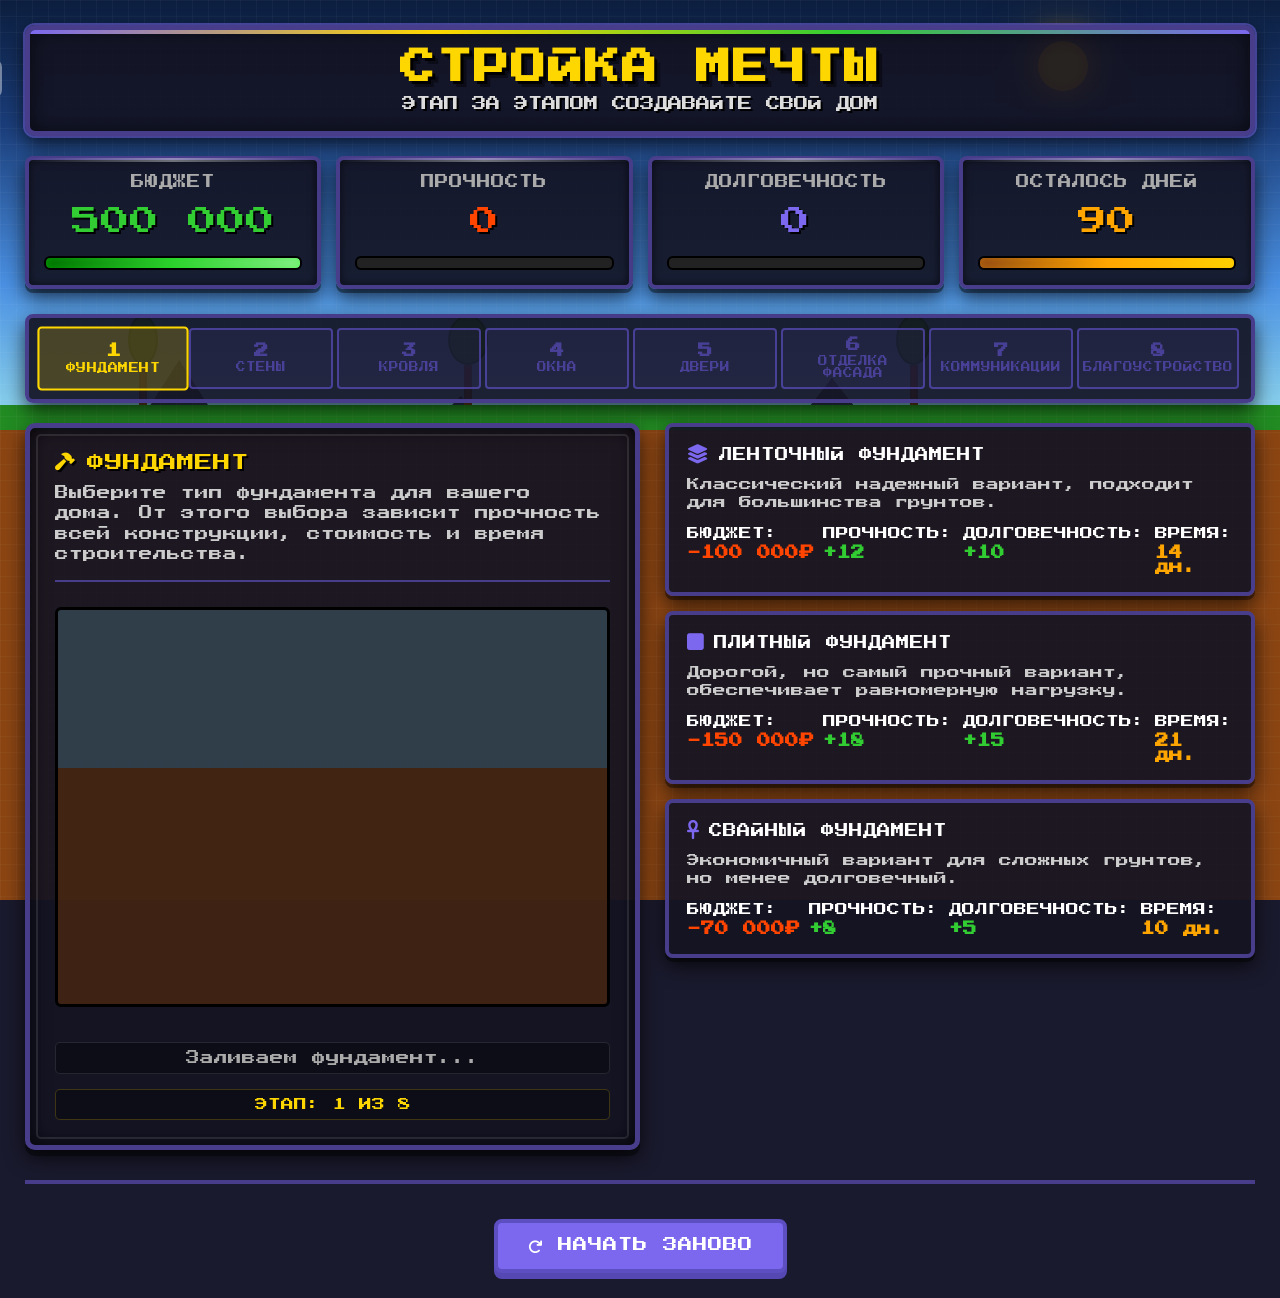
==== game.html @ 96638a07 "Intial commit." ====
<!DOCTYPE html>
<html lang="ru">
<head>
    <meta charset="UTF-8">
    <meta name="viewport" content="width=device-width, initial-scale=1.0">
    <title>Стройка мечты - Игра</title>
    <link rel="stylesheet" href="https://cdnjs.cloudflare.com/ajax/libs/font-awesome/6.4.0/css/all.min.css">
    <link href="https://fonts.googleapis.com/css2?family=Press+Start+2P&display=swap" rel="stylesheet">
    <link rel="stylesheet" href="style.css">
    <style>
        /* Стили для игровой страницы */
        .game-container {
            position: relative;
            max-width: 1600px;
            margin: 0 auto;
            padding: 25px;
            z-index: 10;
        }

        .game-hud {
            display: grid;
            grid-template-columns: repeat(4, 1fr);
            gap: 15px;
            margin-bottom: 25px;
            width: 100%;
        }

        .steps-tracker {
            display: flex;
            justify-content: space-between;
            margin: 20px 0;
            padding: 10px;
            background-color: var(--ui-bg);
            border: 4px solid var(--ui-border);
            border-radius: 8px;
            box-shadow: var(--shadow-heavy);
        }

        .game-main {
            display: grid;
            grid-template-columns: 1.2fr 0.8fr;
            gap: 25px;
            margin-bottom: 25px;
            width: 100%;
        }

        .construction-area {
            background-color: var(--ui-bg);
            border: 5px solid var(--ui-border);
            padding: 25px;
            position: relative;
            box-shadow:
                inset 0 0 20px rgba(0, 0, 0, 0.8),
                0 6px 0 rgba(0, 0, 0, 0.4),
                var(--shadow-heavy);
            border-radius: 10px;
            min-height: 520px;
            display: flex;
            flex-direction: column;
        }

        .choices-area {
            display: flex;
            flex-direction: column;
            gap: 15px;
            width: 100%;
        }

        .bonus-notification, .time-notification {
            margin-bottom: 20px;
            animation: pulse 1.5s infinite alternate;
            border-radius: 8px;
        }

        @keyframes pulse {
            0% { transform: scale(1); }
            100% { transform: scale(1.03); }
        }

        @media (max-width: 1200px) {
            .game-main {
                grid-template-columns: 1fr;
            }

            .game-hud {
                grid-template-columns: repeat(2, 1fr);
            }
        }

        @media (max-width: 768px) {
            .game-hud {
                grid-template-columns: 1fr;
            }

            .steps-tracker {
                flex-wrap: wrap;
            }
        }
    </style>
</head>
<body>
    <!-- Фон -->
    <div class="terraria-bg">
        <div class="sky-bg">
            <div class="sun"></div>
            <div class="pixel-cloud cloud-1"></div>
            <div class="pixel-cloud cloud-2"></div>
            <div class="pixel-cloud cloud-3"></div>
            <div class="pixel-cloud cloud-4"></div>
            <div class="bird bird-1"><i class="fas fa-dove"></i></div>
            <div class="bird bird-2"><i class="fas fa-dove"></i></div>
            <div class="bird bird-3"><i class="fas fa-dove"></i></div>
        </div>
        <div class="mountain-range">
            <div class="mountain mountain-1"></div>
            <div class="mountain mountain-2"></div>
            <div class="mountain mountain-3"></div>
            <div class="mountain mountain-4"></div>
        </div>
        <div class="bg-tree bg-tree-1">
            <div class="bg-tree-trunk"></div>
            <div class="bg-tree-crown"></div>
        </div>
        <div class="bg-tree bg-tree-2">
            <div class="bg-tree-trunk"></div>
            <div class="bg-tree-crown"></div>
        </div>
        <div class="bg-tree bg-tree-3">
            <div class="bg-tree-trunk"></div>
            <div class="bg-tree-crown"></div>
        </div>
        <div class="detailed-ground"></div>
        <div class="pixel-grid"></div>
    </div>

    <div class="game-container">
        <div id="game-screen">
            <header>
                <h1>СТРОЙКА МЕЧТЫ</h1>
                <p class="subtitle">ЭТАП ЗА ЭТАПОМ СОЗДАВАЙТЕ СВОЙ ДОМ</p>
            </header>

            <div id="bonus-container"></div>

            <div class="game-hud">
                <div class="hud-item money">
                    <div class="hud-label">БЮДЖЕТ</div>
                    <div class="hud-value" id="money-value">0</div>
                    <div class="hud-bar">
                        <div class="hud-bar-fill" id="money-bar"></div>
                    </div>
                </div>
                <div class="hud-item strength">
                    <div class="hud-label">ПРОЧНОСТЬ</div>
                    <div class="hud-value" id="strength-value">0</div>
                    <div class="hud-bar">
                        <div class="hud-bar-fill" id="strength-bar"></div>
                    </div>
                </div>
                <div class="hud-item durability">
                    <div class="hud-label">ДОЛГОВЕЧНОСТЬ</div>
                    <div class="hud-value" id="durability-value">0</div>
                    <div class="hud-bar">
                        <div class="hud-bar-fill" id="durability-bar"></div>
                    </div>
                </div>
                <div class="hud-item time">
                    <div class="hud-label">ОСТАЛОСЬ ДНЕЙ</div>
                    <div class="hud-value" id="time-value-hud">0</div>
                    <div class="hud-bar">
                        <div class="hud-bar-fill" id="time-bar"></div>
                    </div>
                </div>
            </div>

            <!-- Шкала этапов -->
            <div class="steps-tracker" id="steps-tracker"></div>

            <div class="game-main">
                <div class="construction-area">
                    <div class="step-info">
                        <div class="step-title" id="step-title">
                            <i class="fas fa-hammer"></i> ФУНДАМЕНТ
                        </div>
                        <div class="step-description" id="step-description">
                            Выберите тип фундамента для вашего дома. От этого выбора зависит прочность всей конструкции, стоимость и время строительства.
                        </div>
                    </div>

                    <div class="terraria-house">
                        <div class="house-bg"></div>
                        <!-- Части дома -->
                        <div class="pixel-block foundation part-hidden" id="foundation-part"></div>
                        <div class="pixel-block walls part-hidden" id="walls-part"></div>
                        <div class="pixel-block roof part-hidden" id="roof-part"></div>
                        <div class="pixel-block window window-left part-hidden" id="window-left-part"></div>
                        <div class="pixel-block window window-right part-hidden" id="window-right-part"></div>
                        <div class="pixel-block door part-hidden" id="door-part"></div>
                        <div class="pixel-block chimney part-hidden" id="chimney-part"></div>
                        <div class="pixel-block fence part-hidden" id="fence-part">
                            <div class="fence-post"></div>
                            <div class="fence-post"></div>
                            <div class="fence-post"></div>
                            <div class="fence-post"></div>
                            <div class="fence-post"></div>
                        </div>
                        <div class="pixel-block tree part-hidden" id="tree-part">
                            <div class="tree-trunk"></div>
                            <div class="tree-crown"></div>
                        </div>
                    </div>

                    <div class="construction-status" id="construction-status">
                        Начните строительство, выбрав вариант справа
                    </div>
                    <div class="step-counter">
                        ЭТАП: <span id="current-step">1</span> ИЗ <span id="total-steps">8</span>
                    </div>
                </div>

                <div class="choices-area" id="options-container"></div>
            </div>

            <div class="game-controls">
                <button class="game-button" id="restart-btn">
                    <i class="fas fa-redo"></i> НАЧАТЬ ЗАНОВО
                </button>
            </div>
        </div>
    </div>

    <!-- Модальное окно для фактов -->
    <div id="fact-modal-overlay" class="fact-modal-overlay" style="display: none;">
        <div class="fact-modal">
            <div class="fact-modal-header">
                <div class="fact-modal-title">
                    <i class="fas fa-lightbulb"></i>
                    <span id="fact-modal-title-text">ИНТЕРЕСНЫЙ ФАКТ</span>
                </div>
                <div class="fact-modal-subtitle">УЗНАЙТЕ ЧТО-ТО НОВОЕ О СТРОИТЕЛЬСТВЕ!</div>
            </div>
            <div class="fact-content">
                <div class="fact-text" id="fact-text">
                    Загрузка информации...
                </div>
            </div>
            <div class="fact-source" id="fact-source">
                Источник: строительная энциклопедия
            </div>
            <div class="fact-modal-actions">
                <button class="fact-close-btn" id="fact-close-btn">
                    <i class="fas fa-check-circle"></i> КРУТО! ПРОДОЛЖИТЬ
                </button>
            </div>
        </div>
    </div>

    <script>
        // Игровые данные
        const gameData = {
            currentStep: 0,
            totalSteps: 8,
            money: 0,
            strength: 0,
            durability: 0,
            time: 0,
            maxMoney: 0,
            maxTime: 0,
            builtParts: [],
            bonusChance: 0.3,
            stepSelections: new Array(8).fill(null),
            stepBonuses: new Array(8).fill({money: 0, time: 0}),
            // УПРОЩЕННЫЕ И ИНТЕРЕСНЫЕ ФАКТЫ для школьников и студентов
            stepFacts: [
                [ // Фундамент
                    "Ленточный фундамент похож на бетонную ленту, которая тянется под всеми стенами дома. Он как надежные сапоги, которые держат дом на любом грунте, кроме болотистого!",
                    "Плитный фундамент - это как огромная бетонная 'тарелка' под всем домом. Даже если грунт двигается, дом просто 'плавает' на этой плите, как корабль на волнах!",
                    "Свайный фундамент - это как дом на ножках! Сваи вкручивают глубоко в землю, чтобы дом стоял прочно даже на самом зыбком грунте, как шезлонг на пляже."
                ],
                [ // Стены
                    "Кирпичные стены строили еще в Древнем Риме! Современный кирпичный дом может простоять больше 100 лет, если за ним правильно ухаживать.",
                    "Газобетонные блоки на 80% состоят из воздуха! Они такие легкие, что могут плавать в воде, как пробка, и при этом отлично сохраняют тепло.",
                    "Деревянные дома 'дышат'! Дерево пропускает воздух через себя, создавая в доме особый микроклимат. А еще деревянные стены пахнут лесом - очень уютно!"
                ],
                [ // Кровля
                    "Металлочерепицу можно сделать в любом цвете! Она легкая и прочная, а во время дождя создает уютный звук падающих капель.",
                    "Гибкая черепица делается из стекловолокна и битума. Она такая гибкая, что ею можно покрывать даже купола и арки необычной формы!",
                    "Шифер делали еще в Древней Греции! Только тогда он был из камня, а сейчас - из цемента с волокнами. Его главный плюс - он недорогой и долговечный."
                ],
                [ // Окна
                    "Деревянные окна 'живые' - они могут немного расширяться и сужаться от влаги и температуры. Поэтому их делают с небольшими зазорами, чтобы они не заклинивали.",
                    "Пластиковые окна не надо красить каждый год! Они не боятся ни дождя, ни солнца, а между стеклами есть специальный газ, который не дает окнам запотевать.",
                    "Алюминиевые окна самые прочные и почти вечные! Они не ржавеют, их не надо красить, а открывать и закрывать их очень легко даже ребенку."
                ],
                [ // Двери
                    "Деревянные двери из массива дуба такие прочные, что в старину из такого же дерева делали корабли! Дуб со временем становится только прочнее.",
                    "Металлические двери могут иметь до 5 замков одновременно! Современные стальные двери с утеплителем не пропускают не только воров, но и холод.",
                    "Стеклянные двери делают из закаленного стекла, которое в 5 раз прочнее обычного. Если оно разобьется, то рассыплется на мелкие безопасные кубики."
                ],
                [ // Фасад
                    "Штукатурку 'короед' так назвали потому, что она после нанесения выглядит, как дерево, поеденное жучком-короедом! Это просто рисунок, созданный камешками в составе.",
                    "Облицовочный кирпич бывает всех цветов радуги! Его делают с добавлением разных минералов, чтобы получить красный, желтый, коричневый и даже белый кирпич.",
                    "Вентилируемый фасад - это как дышащая куртка для дома! Между стеной и облицовкой есть зазор, где циркулирует воздух, не давая стенам отсыревать."
                ],
                [ // Коммуникации
                    "Современные трубы для водопровода гнутся как шланг! Их можно прокладывать без лишних соединений, и если вода в них замерзнет, они не лопнут, а просто расширятся.",
                    "Электропроводку в домах раньше делали из алюминия, а сейчас - из меди. Медь лучше проводит ток, и розетки с ней греются меньше.",
                    "Канализационные трубы сейчас делают из пластика, который не ржавеет. А чтобы не было неприятных запахов, в канализации всегда есть водяные 'пробки' в сифонах."
                ],
                [ // Благоустройство
                    "Газон нужно не только поливать, но и 'стричь'! Регулярная стрижка делает траву гуще, и газон становится похожим на зеленый ковер.",
                    "Деревья вокруг дома - это природные кондиционеры! Одно взрослое дерево за день испаряет столько воды, что охлаждает воздух вокруг себя, как несколько кондиционеров.",
                    "Забор не только ограждает участок, но и защищает от ветра. Правильно расположенный забор может создать уютный уголок даже в самом ветреном месте!"
                ]
            ],
            gameSteps: [
                {
                    title: "ФУНДАМЕНТ",
                    description: "Выберите тип фундамента для вашего дома. От этого выбора зависит прочность всей конструкции, стоимость и время строительства.",
                    housePart: "foundation",
                    statusText: "Заливаем фундамент...",
                    icon: "fas fa-hammer",
                    options: [
                        {
                            title: "ЛЕНТОЧНЫЙ ФУНДАМЕНТ",
                            description: "Классический надежный вариант, подходит для большинства грунтов.",
                            icon: "fas fa-layer-group",
                            money: -100000,
                            strength: 12,
                            durability: 10,
                            time: 14,
                            bonusChance: 0.1
                        },
                        {
                            title: "ПЛИТНЫЙ ФУНДАМЕНТ",
                            description: "Дорогой, но самый прочный вариант, обеспечивает равномерную нагрузку.",
                            icon: "fas fa-square",
                            money: -150000,
                            strength: 18,
                            durability: 15,
                            time: 21,
                            bonusChance: 0.05
                        },
                        {
                            title: "СВАЙНЫЙ ФУНДАМЕНТ",
                            description: "Экономичный вариант для сложных грунтов, но менее долговечный.",
                            icon: "fas fa-ankh",
                            money: -70000,
                            strength: 8,
                            durability: 5,
                            time: 10,
                            bonusChance: 0.15
                        }
                    ]
                },
                {
                    title: "СТЕНЫ",
                    description: "Из какого материала будут стены вашего дома? Это важное решение, влияющее на теплоизоляцию, стоимость и сроки строительства.",
                    housePart: "walls",
                    statusText: "Возводим стены...",
                    icon: "fas fa-wall",
                    options: [
                        {
                            title: "КИРПИЧНЫЕ СТЕНЫ",
                            description: "Долговечные и прочные, но дорогие и требуют времени на возведение.",
                            icon: "fas fa-cube",
                            money: -180000,
                            strength: 20,
                            durability: 22,
                            time: 28,
                            bonusChance: 0.08
                        },
                        {
                            title: "ГАЗОБЕТОННЫЕ БЛОКИ",
                            description: "Хорошая теплоизоляция и скорость строительства, средняя цена.",
                            icon: "fas fa-th-large",
                            money: -120000,
                            strength: 15,
                            durability: 16,
                            time: 18,
                            bonusChance: 0.1
                        },
                        {
                            title: "ДЕРЕВЯННЫЙ БРУС",
                            description: "Экологично и быстро, но требует ухода и менее долговечно.",
                            icon: "fas fa-tree",
                            money: -90000,
                            strength: 10,
                            durability: 8,
                            time: 12,
                            bonusChance: 0.12
                        }
                    ]
                },
                {
                    title: "КРОВЛЯ",
                    description: "Выбор кровли влияет на защиту дома от осадков, общий вид и сроки монтажа.",
                    housePart: "roof",
                    statusText: "Устанавливаем крышу...",
                    icon: "fas fa-home",
                    options: [
                        {
                            title: "МЕТАЛЛОЧЕРЕПИЦА",
                            description: "Прочная, долговечная и относительно недорогая, быстрый монтаж.",
                            icon: "fas fa-hard-hat",
                            money: -90000,
                            strength: 15,
                            durability: 18,
                            time: 10,
                            bonusChance: 0.1
                        },
                        {
                            title: "ГИБКАЯ ЧЕРЕПИЦА",
                            description: "Отличная гидроизоляция, эстетичный вид, но требует больше времени на укладку.",
                            icon: "fas fa-palette",
                            money: -120000,
                            strength: 12,
                            durability: 22,
                            time: 15,
                            bonusChance: 0.07
                        },
                        {
                            title: "ШИФЕР",
                            description: "Самый бюджетный вариант, быстрый монтаж, но тяжелый и хрупкий.",
                            icon: "fas fa-sliders-h",
                            money: -50000,
                            strength: 8,
                            durability: 6,
                            time: 7,
                            bonusChance: 0.15
                        }
                    ]
                },
                {
                    title: "ОКНА",
                    description: "Окна важны для теплоизоляции, естественного освещения, внешнего вида дома и сроков установки.",
                    housePart: "window",
                    statusText: "Устанавливаем окна...",
                    icon: "fas fa-window-maximize",
                    options: [
                        {
                            title: "ДЕРЕВЯННЫЕ ОКНА",
                            description: "Экологичные, классический вид, но требуют больше времени на изготовление и установку.",
                            icon: "fas fa-door-open",
                            money: -80000,
                            strength: 8,
                            durability: 10,
                            time: 12,
                            bonusChance: 0.1
                        },
                        {
                            title: "ПЛАСТИКОВЫЕ ОКНА",
                            description: "Хорошая теплоизоляция, не требуют ухода, быстрая установка.",
                            icon: "fas fa-square",
                            money: -60000,
                            strength: 10,
                            durability: 15,
                            time: 8,
                            bonusChance: 0.12
                        },
                        {
                            title: "АЛЮМИНИЕВЫЕ ОКНА",
                            description: "Современный вид, прочные, но требуют времени на точную установку.",
                            icon: "fas fa-border-style",
                            money: -100000,
                            strength: 12,
                            durability: 18,
                            time: 14,
                            bonusChance: 0.08
                        }
                    ]
                },
                {
                    title: "ДВЕРИ",
                    description: "Главный вход в ваш дом должен быть надежным, эстетичным и устанавливаться в срок.",
                    housePart: "door",
                    statusText: "Устанавливаем входную дверь...",
                    icon: "fas fa-door-closed",
                    options: [
                        {
                            title: "ДЕРЕВЯННАЯ ДВЕРЬ",
                            description: "Традиционный вариант, хорошо сохраняет тепло, требует времени на подгонку.",
                            icon: "fas fa-door-closed",
                            money: -50000,
                            strength: 10,
                            durability: 10,
                            time: 5,
                            bonusChance: 0.1
                        },
                        {
                            title: "МЕТАЛЛИЧЕСКАЯ ДВЕРЬ",
                            description: "Повышенная безопасность, прочность, быстрая установка.",
                            icon: "fas fa-shield-alt",
                            money: -90000,
                            strength: 18,
                            durability: 15,
                            time: 3,
                            bonusChance: 0.07
                        },
                        {
                            title: "СТЕКЛЯННАЯ ДВЕРЬ",
                            description: "Современный вид, много света, требует аккуратной установки.",
                            icon: "fas fa-glass-whiskey",
                            money: -70000,
                            strength: 6,
                            durability: 12,
                            time: 6,
                            bonusChance: 0.1
                        }
                    ]
                },
                {
                    title: "ОТДЕЛКА ФАСАДА",
                    description: "Внешний вид дома и его защита от воздействия окружающей среды. Влияет на сроки завершения работ.",
                    housePart: "facade",
                    statusText: "Отделываем фасад...",
                    icon: "fas fa-paint-roller",
                    options: [
                        {
                            title: "ШТУКАТУРКА",
                            description: "Классический вариант, многообразие цветов и фактур, требует времени на просушку.",
                            icon: "fas fa-paint-roller",
                            money: -60000,
                            strength: 6,
                            durability: 10,
                            time: 14,
                            bonusChance: 0.1
                        },
                        {
                            title: "ОБЛИЦОВОЧНЫЙ КИРПИЧ",
                            description: "Долговечно и престижно, но значительно дольше по времени укладки.",
                            icon: "fas fa-gem",
                            money: -120000,
                            strength: 15,
                            durability: 20,
                            time: 25,
                            bonusChance: 0.05
                        },
                        {
                            title: "ВЕНТИЛИРУЕМЫЙ ФАСАД",
                            description: "Современное решение с хорошей теплоизоляцией, относительно быстрый монтаж.",
                            icon: "fas fa-wind",
                            money: -90000,
                            strength: 10,
                            durability: 18,
                            time: 12,
                            bonusChance: 0.08
                        }
                    ]
                },
                {
                    title: "КОММУНИКАЦИИ",
                    description: "Прокладка коммуникаций (электричество, водопровод, канализация) - важный этап, влияющий на комфорт и сроки сдачи дома.",
                    housePart: "",
                    statusText: "Прокладываем коммуникации...",
                    icon: "fas fa-wrench",
                    options: [
                        {
                            title: "СТАНДАРТНЫЕ КОММУНИКАЦИИ",
                            description: "Надежная разводка по стандартам, проверенные материалы, средние сроки.",
                            icon: "fas fa-bolt",
                            money: -80000,
                            strength: 12,
                            durability: 15,
                            time: 18,
                            bonusChance: 0.1
                        },
                        {
                            title: "СОВРЕМЕННЫЕ КОММУНИКАЦИИ",
                            description: "Интеллектуальные системы, энергоэффективные решения, требует больше времени на монтаж.",
                            icon: "fas fa-tint",
                            money: -120000,
                            strength: 15,
                            durability: 20,
                            time: 22,
                            bonusChance: 0.07
                        },
                        {
                            title: "ЭКОНОМНЫЕ КОММУНИКАЦИИ",
                            description: "Базовые решения, минимальные требования, быстрый монтаж.",
                            icon: "fas fa-plug",
                            money: -50000,
                            strength: 8,
                            durability: 10,
                            time: 12,
                            bonusChance: 0.15
                        }
                    ]
                },
                {
                    title: "БЛАГОУСТРОЙСТВО",
                    description: "Завершающий этап - создание уюта вокруг вашего дома. Время зависит от сложности работ.",
                    housePart: "fence",
                    statusText: "Устанавливаем забор и высаживаем деревья...",
                    icon: "fas fa-tree",
                    options: [
                        {
                            title: "МИНИМАЛЬНОЕ БЛАГОУСТРОЙСТВО",
                            description: "Газон, дорожки к входу, базовое озеленение. Быстро и недорого.",
                            icon: "fas fa-seedling",
                            money: -50000,
                            strength: 4,
                            durability: 8,
                            time: 7,
                            bonusChance: 0.12
                        },
                        {
                            title: "СТАНДАРТНЫЙ ДВОР",
                            description: "Зона отдыха, цветники, ограждение. Средние сроки и стоимость.",
                            icon: "fas fa-tree",
                            money: -100000,
                            strength: 8,
                            durability: 12,
                            time: 14,
                            bonusChance: 0.08
                        },
                        {
                            title: "ЛАНДШАФТНЫЙ ДИЗАЙН",
                            description: "Профессиональное планирование, сложные элементы. Дорого и требует времени.",
                            icon: "fas fa-spa",
                            money: -180000,
                            strength: 12,
                            durability: 16,
                            time: 21,
                            bonusChance: 0.05
                        }
                    ]
                }
            ]
        };

        // DOM элементы
        const restartBtn = document.getElementById('restart-btn');
        const moneyValue = document.getElementById('money-value');
        const strengthValue = document.getElementById('strength-value');
        const durabilityValue = document.getElementById('durability-value');
        const timeValueHud = document.getElementById('time-value-hud');
        const moneyBar = document.getElementById('money-bar');
        const strengthBar = document.getElementById('strength-bar');
        const durabilityBar = document.getElementById('durability-bar');
        const timeBar = document.getElementById('time-bar');
        const stepTitle = document.getElementById('step-title');
        const stepDescription = document.getElementById('step-description');
        const optionsContainer = document.getElementById('options-container');
        const currentStepEl = document.getElementById('current-step');
        const totalStepsEl = document.getElementById('total-steps');
        const constructionStatus = document.getElementById('construction-status');
        const bonusContainer = document.getElementById('bonus-container');
        const stepsTracker = document.getElementById('steps-tracker');

        // Элементы модального окна фактов
        const factModalOverlay = document.getElementById('fact-modal-overlay');
        const factModalTitleText = document.getElementById('fact-modal-title-text');
        const factText = document.getElementById('fact-text');
        const factSource = document.getElementById('fact-source');
        const factCloseBtn = document.getElementById('fact-close-btn');

        // Форматирование чисел с разделителями
        function formatNumber(num) {
            return new Intl.NumberFormat('ru-RU').format(num);
        }

        // Показать модальное окно с фактом
        function showFactModal(fact, optionTitle) {
            factModalTitleText.textContent = optionTitle;
            factText.textContent = fact;

            // Источники в зависимости от темы
            const sources = [
                "Факт из мира строительства",
                "Интересно знать!",
                "Знаете ли вы?",
                "Строительная хитрость",
                "Это полезно запомнить!"
            ];
            factSource.textContent = sources[Math.floor(Math.random() * sources.length)];

            factModalOverlay.style.display = 'flex';

            // Блокируем прокрутку фона
            document.body.style.overflow = 'hidden';
        }

        // Скрыть модальное окно с фактом
        function hideFactModal() {
            factModalOverlay.style.display = 'none';
            document.body.style.overflow = 'auto';
        }

        // Генерация случайного бонуса
        function generateBonus() {
            const bonusTypes = [
                { min: 10000, max: 30000, text: "Нашли выгодную скидку на материалы!" },
                { min: 15000, max: 40000, text: "Получили возврат налогов!" },
                { min: 20000, max: 50000, text: "Выиграли в лотерею строительных материалов!" },
                { min: 25000, max: 60000, text: "Наследство от дальнего родственника!" }
            ];

            const bonusType = bonusTypes[Math.floor(Math.random() * bonusTypes.length)];
            const amount = Math.floor(Math.random() * (bonusType.max - bonusType.min + 1)) + bonusType.min;

            return {
                amount: amount,
                text: bonusType.text
            };
        }

        // Генерация случайного бонуса времени
        function generateTimeBonus() {
            const timeBonusTypes = [
                { min: 2, max: 5, text: "Хорошая погода ускорила работы!" },
                { min: 3, max: 7, text: "Рабочие работали сверхурочно!" },
                { min: 1, max: 4, text: "Материалы доставили раньше срока!" },
                { min: 2, max: 6, text: "Новые технологии ускорили процесс!" }
            ];

            const bonusType = timeBonusTypes[Math.floor(Math.random() * timeBonusTypes.length)];
            const amount = Math.floor(Math.random() * (bonusType.max - bonusType.min + 1)) + bonusType.min;

            return {
                amount: amount,
                text: bonusType.text
            };
        }

        // Показать уведомление о бонусе
        function showBonusNotification(amount, text) {
            bonusContainer.innerHTML = `
                <div class="bonus-notification" style="background-color: rgba(50, 205, 50, 0.95); border: 3px solid #228B22; padding: 15px; text-align: center; font-size: 0.9rem; color: #fff; box-shadow: 0 0 20px rgba(50, 205, 50, 0.7);">
                    <i class="fas fa-gift"></i>
                    ${text} +${formatNumber(amount)}₽ к бюджету!
                </div>
            `;

            setTimeout(() => {
                bonusContainer.innerHTML = '';
            }, 3000);
        }

        // Показать уведомление о бонусе времени
        function showTimeBonusNotification(amount, text) {
            bonusContainer.innerHTML = `
                <div class="time-notification" style="background-color: rgba(255, 165, 0, 0.95); border: 3px solid #8B4513; padding: 15px; text-align: center; font-size: 0.9rem; color: #fff; box-shadow: 0 0 20px rgba(255, 165, 0, 0.7);">
                    <i class="fas fa-bolt"></i>
                    ${text} +${amount} дней к сроку!
                </div>
            `;

            setTimeout(() => {
                bonusContainer.innerHTML = '';
            }, 3000);
        }

        // Обновление статистики
        function updateStats() {
            moneyValue.textContent = formatNumber(gameData.money);
            strengthValue.textContent = gameData.strength;
            durabilityValue.textContent = gameData.durability;
            timeValueHud.textContent = gameData.time;

            const moneyPercent = Math.min(100, (gameData.money / gameData.maxMoney) * 100);
            const strengthPercent = Math.min(100, gameData.strength);
            const durabilityPercent = Math.min(100, gameData.durability);
            const timePercent = Math.min(100, (gameData.time / gameData.maxTime) * 100);

            moneyBar.style.width = `${moneyPercent}%`;
            strengthBar.style.width = `${strengthPercent}%`;
            durabilityBar.style.width = `${durabilityPercent}%`;
            timeBar.style.width = `${timePercent}%`;

            currentStepEl.textContent = gameData.currentStep + 1;
            totalStepsEl.textContent = gameData.totalSteps;
        }

        // Пересчет статистики на основе выбранных опций
        function recalculateStats() {
            gameData.money = gameData.maxMoney;
            gameData.strength = 0;
            gameData.durability = 0;
            gameData.time = gameData.maxTime;
            gameData.builtParts = [];

            for (let i = 0; i < gameData.totalSteps; i++) {
                if (gameData.stepSelections[i] !== null) {
                    const step = gameData.gameSteps[i];
                    const selectedOption = step.options[gameData.stepSelections[i]];

                    gameData.money += selectedOption.money;
                    gameData.strength += selectedOption.strength;
                    gameData.durability += selectedOption.durability;
                    gameData.time -= selectedOption.time;

                    const bonuses = gameData.stepBonuses[i];
                    if (bonuses) {
                        gameData.money += bonuses.money;
                        gameData.time += bonuses.time;
                    }

                    if (step.housePart && step.housePart !== "" && !gameData.builtParts.includes(step.housePart)) {
                        gameData.builtParts.push(step.housePart);
                    }
                }
            }

            gameData.strength = Math.max(0, Math.min(100, gameData.strength));
            gameData.durability = Math.max(0, Math.min(100, gameData.durability));

            updateStats();
            updateHouseVisualization();
            updateStepsTracker();
        }

        // Обновление шкалы этапов
        function updateStepsTracker() {
            stepsTracker.innerHTML = '';

            gameData.gameSteps.forEach((step, index) => {
                const stepItem = document.createElement('div');
                stepItem.className = 'step-tracker-item';
                stepItem.dataset.step = index;

                if (index === gameData.currentStep) {
                    stepItem.classList.add('current');
                } else if (gameData.stepSelections[index] !== null) {
                    stepItem.classList.add('completed');
                } else if (index < gameData.currentStep) {
                    stepItem.classList.add('incomplete');
                } else {
                    stepItem.classList.add('future');
                }

                stepItem.innerHTML = `
                    <div class="step-number">${index + 1}</div>
                    <div class="step-name">${step.title}</div>
                `;

                if (index <= gameData.currentStep) {
                    stepItem.style.cursor = 'pointer';
                    stepItem.addEventListener('click', () => goToStep(index));
                }

                stepsTracker.appendChild(stepItem);
            });
        }

        // Переход к определенному этапу
        function goToStep(stepIndex) {
            if (stepIndex >= 0 && stepIndex < gameData.totalSteps && stepIndex <= gameData.currentStep) {
                gameData.currentStep = stepIndex;
                loadStep();
            }
        }

        // Начало игры
        function startGame() {
            gameData.money = parseInt(localStorage.getItem('budget')) || 500000;
            gameData.maxMoney = gameData.money;
            gameData.time = parseInt(localStorage.getItem('time')) || 90;
            gameData.maxTime = gameData.time;
            gameData.strength = 0;
            gameData.durability = 0;
            gameData.currentStep = 0;
            gameData.builtParts = [];
            gameData.stepSelections = new Array(8).fill(null);
            gameData.stepBonuses = new Array(8).fill({money: 0, time: 0});

            bonusContainer.innerHTML = '';

            const houseParts = document.querySelectorAll('.pixel-block');
            houseParts.forEach(part => {
                part.classList.add('part-hidden');
                part.classList.remove('part-visible');
            });

            updateStats();
            loadStep();
            updateStepsTracker();
        }

        // Загрузка текущего шага
        function loadStep() {
            const step = gameData.gameSteps[gameData.currentStep];

            stepTitle.innerHTML = `<i class="${step.icon}"></i> ${step.title}`;
            stepDescription.textContent = step.description;

            if (gameData.stepSelections[gameData.currentStep] !== null) {
                constructionStatus.textContent = `${step.statusText} (уже построено)`;
            } else {
                constructionStatus.textContent = step.statusText;
            }

            updateHouseVisualization();
            optionsContainer.innerHTML = '';

            step.options.forEach((option, index) => {
                const optionElement = document.createElement('div');
                optionElement.className = 'choice-option';
                optionElement.dataset.index = index;

                if (gameData.stepSelections[gameData.currentStep] === index) {
                    optionElement.classList.add('selected');
                }

                const moneyClass = option.money >= 0 ? 'positive' : 'negative';
                const strengthClass = option.strength >= 0 ? 'positive' : (option.strength === 0 ? 'neutral' : 'negative');
                const durabilityClass = option.durability >= 0 ? 'positive' : (option.durability === 0 ? 'neutral' : 'negative');
                const timeClass = option.time <= 7 ? 'positive' : (option.time <= 14 ? 'neutral' : 'negative');

                optionElement.innerHTML = `
                    <div class="choice-title">
                        <i class="choice-icon ${option.icon}"></i>
                        ${option.title}
                    </div>
                    <div class="choice-description">${option.description}</div>
                    <div class="choice-stats">
                        <div>БЮДЖЕТ: <span class="stat-change ${moneyClass}">${option.money >= 0 ? '+' : ''}${formatNumber(option.money)}₽</span></div>
                        <div>ПРОЧНОСТЬ: <span class="stat-change ${strengthClass}">${option.strength >= 0 ? '+' : ''}${option.strength}</span></div>
                        <div>ДОЛГОВЕЧНОСТЬ: <span class="stat-change ${durabilityClass}">${option.durability >= 0 ? '+' : ''}${option.durability}</span></div>
                        <div>ВРЕМЯ: <span class="stat-change time-change">${option.time} дн.</span></div>
                    </div>
                `;

                optionElement.addEventListener('click', () => selectOption(index));
                optionsContainer.appendChild(optionElement);
            });
        }

        // Обновление визуализации дома
        function updateHouseVisualization() {
            const houseParts = document.querySelectorAll('.pixel-block');
            houseParts.forEach(part => {
                part.classList.add('part-hidden');
                part.classList.remove('part-visible');
            });

            gameData.builtParts.forEach(part => {
                const element = document.getElementById(part + '-part');
                if (element) {
                    element.classList.remove('part-hidden');
                    setTimeout(() => {
                        element.classList.add('part-visible');
                    }, 10);
                }
            });
        }

        // Анимация строительства
        function playConstructionAnimation(partId) {
            const partElement = document.getElementById(partId);
            if (!partElement) return;

            partElement.classList.remove('part-hidden');
            setTimeout(() => {
                partElement.classList.add('part-visible');
            }, 10);
        }

        // Обработка выбора опции
        function selectOption(optionIndex) {
            const step = gameData.gameSteps[gameData.currentStep];
            const selectedOption = step.options[optionIndex];

            gameData.stepSelections[gameData.currentStep] = optionIndex;

            const optionElements = document.querySelectorAll('.choice-option');
            optionElements.forEach((el, idx) => {
                if (idx === optionIndex) {
                    el.classList.add('selected');
                } else {
                    el.classList.remove('selected');
                }
            });

            let bonusAmount = 0;
            let timeBonusAmount = 0;
            const bonusRoll = Math.random();

            if (bonusRoll < selectedOption.bonusChance) {
                const bonus = generateBonus();
                bonusAmount = bonus.amount;
                showBonusNotification(bonusAmount, bonus.text);
            }

            const timeBonusRoll = Math.random();
            if (timeBonusRoll < 0.15) {
                const timeBonus = generateTimeBonus();
                timeBonusAmount = timeBonus.amount;
                showTimeBonusNotification(timeBonusAmount, timeBonus.text);
            }

            gameData.stepBonuses[gameData.currentStep] = {
                money: bonusAmount,
                time: timeBonusAmount
            };

            recalculateStats();

            if (step.housePart && step.housePart !== "" && !gameData.builtParts.includes(step.housePart)) {
                gameData.builtParts.push(step.housePart);
                playConstructionAnimation(step.housePart + '-part');
            }

            constructionStatus.textContent = `${step.statusText} (заняло ${selectedOption.time} дней)`;

            // Показываем интересный факт о выбранном материале
            const fact = gameData.stepFacts[gameData.currentStep][optionIndex];
            showFactModal(fact, selectedOption.title);

            // После закрытия модального окна продолжаем игру
            const continueAfterFact = function() {
                // Проверка условий поражения
                if (gameData.money < 0) {
                    setTimeout(() => {
                        endGame("БАНКРОТСТВО", "К сожалению, вы исчерпали бюджет до завершения строительства. Дом остался недостроенным.");
                    }, 500);
                    return;
                }

                if (gameData.strength <= 0) {
                    setTimeout(() => {
                        endGame("ОБРУШЕНИЕ", "Прочность конструкции оказалась недостаточной. Дом не выдержал нагрузок и разрушился.");
                    }, 500);
                    return;
                }

                if (gameData.durability <= 0) {
                    setTimeout(() => {
                        endGame("РАЗРУШЕНИЕ", "Долговечность материалов оказалась слишком низкой. Дом быстро пришел в негодность.");
                    }, 500);
                    return;
                }

                if (gameData.time < 0) {
                    setTimeout(() => {
                        endGame("ПРОСРОЧКА", "Вы не уложились в сроки строительства. Заказчик подает в суд!");
                    }, 500);
                    return;
                }

                const allStepsCompleted = gameData.stepSelections.every(selection => selection !== null);
                if (allStepsCompleted) {
                    setTimeout(() => {
                        evaluateFinalResult();
                    }, 800);
                    return;
                }

                setTimeout(() => {
                    let nextStep = -1;
                    for (let i = gameData.currentStep + 1; i < gameData.totalSteps; i++) {
                        if (gameData.stepSelections[i] === null) {
                            nextStep = i;
                            break;
                        }
                    }

                    if (nextStep !== -1) {
                        gameData.currentStep = nextStep;
                        loadStep();
                        updateStepsTracker();
                    } else {
                        evaluateFinalResult();
                    }
                }, 800);
            };

            // Назначаем обработчик закрытия модального окна
            factCloseBtn.onclick = function() {
                hideFactModal();
                setTimeout(continueAfterFact, 300);
            };
        }

        // Оценка финального результата
        function evaluateFinalResult() {
            let title = "СТРОИТЕЛЬСТВО ЗАВЕРШЕНО!";
            let result = "";

            if (gameData.strength >= 50 && gameData.durability >= 50 && gameData.time >= 0) {
                if (gameData.strength >= 80 && gameData.durability >= 80 && (gameData.time / gameData.maxTime) * 100 >= 50) {
                    result = "Поздравляем! Вы построили идеальный дом с отличными характеристиками и уложились в сроки!";
                } else {
                    result = "Хорошая работа! Вы построили надежный дом с хорошими параметрами в установленные сроки.";
                }
            } else {
                result = "Дом построен, но с недостатками. Прочность, долговечность или сроки ниже минимальных требований.";
                title = "ДОМ ПОСТРОЕН С НЕДОСТАТКАМИ";
            }

            endGame(title, result);
        }

        // Завершение игры
        function endGame(title, result) {
            // Сохраняем результаты в localStorage
            localStorage.setItem('finalMoney', gameData.money);
            localStorage.setItem('finalStrength', gameData.strength);
            localStorage.setItem('finalDurability', gameData.durability);
            localStorage.setItem('finalTime', gameData.time);
            localStorage.setItem('finalTitle', title);
            localStorage.setItem('finalResult', result);
            localStorage.setItem('maxTime', gameData.maxTime);

            // Переходим на страницу результата
            window.location.href = 'result.html';
        }

        // Перезапуск игры
        restartBtn.addEventListener('click', function() {
            window.location.href = 'index.html';
        });

        // Закрытие модального окна по клику на фон
        factModalOverlay.addEventListener('click', function(event) {
            if (event.target === factModalOverlay) {
                hideFactModal();
            }
        });

        // Закрытие модального окна по Escape
        document.addEventListener('keydown', function(event) {
            if (event.key === 'Escape' && factModalOverlay.style.display === 'flex') {
                hideFactModal();
            }
        });

        // Инициализация игры
        document.addEventListener('DOMContentLoaded', startGame);
    </script>
</body>
</html>
---- style.css ----
/* Общие стили для всех страниц */
:root {
    --primary: #7B68EE;
    --primary-dark: #5D4EC2;
    --success: #32CD32;
    --danger: #FF4500;
    --warning: #FFD700;
    --earth: #8B4513;
    --grass: #228B22;
    --sky-day: #87CEEB;
    --sky-night: #0c1e3e;
    --cloud: #F0F8FF;
    --stone: #808080;
    --wood: #8B4513;
    --brick: #B22222;
    --dark-bg: #1a1a2e;
    --ui-bg: rgba(20, 20, 35, 0.92);
    --ui-border: #483D8B;
    --ui-glow: rgba(123, 104, 238, 0.5);
    --pixel-size: 4px;
    --shadow-heavy: 0 8px 20px rgba(0, 0, 0, 0.7);
    --time-color: #FFA500;
    --step-current: #FFD700;
    --step-completed: #32CD32;
    --step-incomplete: #7B68EE;
    --step-future: #5D4EC2;
}

* {
    box-sizing: border-box;
    margin: 0;
    padding: 0;
    font-family: 'Press Start 2P', cursive;
    image-rendering: pixelated;
    image-rendering: crisp-edges;
}

body {
    background-color: var(--dark-bg);
    color: #fff;
    min-height: 100vh;
    overflow-x: hidden;
    position: relative;
    font-size: 14px;
}

/* Фон в стиле Terraria */
.terraria-bg {
    position: fixed;
    top: 0;
    left: 0;
    width: 100%;
    height: 100%;
    z-index: -1;
    overflow: hidden;
}

.sky-bg {
    position: absolute;
    top: 0;
    left: 0;
    width: 100%;
    height: 45%;
    background: linear-gradient(to bottom,
        #0c1e3e 0%,
        #1a3c78 30%,
        #4a90e2 70%,
        #87CEEB 100%);
    z-index: 1;
}

.sun {
    position: absolute;
    top: 10%;
    right: 15%;
    width: 50px;
    height: 50px;
    background: radial-gradient(circle, #FFD700 40%, #FF8C00 100%);
    border-radius: 50%;
    box-shadow: 0 0 30px #FFA500, 0 0 60px rgba(255, 165, 0, 0.5);
    z-index: 2;
}

.mountain-range {
    position: absolute;
    bottom: 40%;
    left: 0;
    width: 100%;
    height: 20%;
    z-index: 3;
}

.mountain {
    position: absolute;
    bottom: 0;
    background: linear-gradient(to bottom, #2c3e50, #34495e);
    border: 2px solid #1c2833;
}

.mountain-1 {
    left: 5%;
    width: 18%;
    height: 100%;
    clip-path: polygon(0% 100%, 50% 0%, 100% 100%);
}

.mountain-2 {
    left: 25%;
    width: 22%;
    height: 80%;
    clip-path: polygon(0% 100%, 50% 0%, 100% 100%);
}

.mountain-3 {
    left: 55%;
    width: 20%;
    height: 90%;
    clip-path: polygon(0% 100%, 50% 0%, 100% 100%);
}

.mountain-4 {
    left: 75%;
    width: 18%;
    height: 75%;
    clip-path: polygon(0% 100%, 50% 0%, 100% 100%);
}

.detailed-ground {
    position: absolute;
    bottom: 0;
    left: 0;
    width: 100%;
    height: 55%;
    background:
        linear-gradient(to bottom, var(--grass) 5%, var(--earth) 5%, var(--earth) 100%),
        repeating-linear-gradient(90deg,
            transparent,
            transparent 12px,
            rgba(139, 69, 19, 0.2) 12px,
            rgba(139, 69, 19, 0.2) 24px);
    z-index: 4;
    overflow: hidden;
}

.bg-tree {
    position: absolute;
    bottom: 55%;
    z-index: 3;
}

.bg-tree-1 {
    left: 10%;
    width: 30px;
    height: 80px;
}

.bg-tree-2 {
    left: 35%;
    width: 40px;
    height: 100px;
}

.bg-tree-3 {
    left: 70%;
    width: 35px;
    height: 90px;
}

.bg-tree-trunk {
    position: absolute;
    bottom: 0;
    width: 8px;
    height: 40px;
    background-color: #8B4513;
    border: 2px solid #654321;
    left: 50%;
    transform: translateX(-50%);
}

.bg-tree-crown {
    position: absolute;
    bottom: 40px;
    left: 0;
    width: 100%;
    height: 50px;
    background-color: #228B22;
    border: 2px solid #006400;
    border-radius: 50%;
}

.pixel-cloud {
    position: absolute;
    background-color: var(--cloud);
    border-radius: 6px;
    z-index: 2;
    box-shadow:
        0 0 0 2px rgba(255, 255, 255, 0.4),
        inset 0 0 0 2px rgba(0, 0, 0, 0.1);
    animation: floatCloud 80s infinite linear;
}

.cloud-1 { top: 15%; left: -100px; width: 100px; height: 35px; animation-delay: 0s; }
.cloud-2 { top: 25%; left: -150px; width: 140px; height: 45px; animation-delay: 20s; }
.cloud-3 { top: 10%; left: -200px; width: 90px; height: 30px; animation-delay: 40s; }
.cloud-4 { top: 30%; left: -250px; width: 120px; height: 40px; animation-delay: 60s; }

@keyframes floatCloud {
    0% { transform: translateX(0); }
    100% { transform: translateX(calc(100vw + 300px)); }
}

.bird {
    position: absolute;
    color: #000;
    font-size: 16px;
    z-index: 2;
    animation: flyBird 40s infinite linear;
}

.bird-1 { top: 20%; left: -50px; animation-delay: 0s; }
.bird-2 { top: 25%; left: -80px; animation-delay: 10s; }
.bird-3 { top: 15%; left: -120px; animation-delay: 30s; }

@keyframes flyBird {
    0% { transform: translateX(0) translateY(0); }
    25% { transform: translateX(25vw) translateY(-10px); }
    50% { transform: translateX(50vw) translateY(0); }
    75% { transform: translateX(75vw) translateY(-10px); }
    100% { transform: translateX(100vw) translateY(0); }
}

.pixel-grid {
    position: absolute;
    top: 0;
    left: 0;
    width: 100%;
    height: 100%;
    background-image:
        linear-gradient(rgba(255, 255, 255, 0.03) 1px, transparent 1px),
        linear-gradient(90deg, rgba(255, 255, 255, 0.03) 1px, transparent 1px);
    background-size: 16px 16px;
    z-index: 5;
    pointer-events: none;
}

/* Общие элементы интерфейса */
header {
    text-align: center;
    padding: 20px;
    margin-bottom: 20px;
    background-color: var(--ui-bg);
    border: 5px solid var(--ui-border);
    box-shadow:
        0 0 0 2px var(--ui-glow),
        inset 0 0 20px rgba(0, 0, 0, 0.6),
        var(--shadow-heavy);
    position: relative;
    overflow: hidden;
    border-radius: 10px;
    width: 100%;
}

header::before {
    content: '';
    position: absolute;
    top: 0;
    left: 0;
    width: 100%;
    height: 4px;
    background: linear-gradient(90deg, var(--primary), var(--warning), var(--success), var(--primary));
}

h1 {
    font-size: 2.2rem;
    color: var(--warning);
    text-shadow:
        3px 3px 0 #000,
        6px 6px 0 rgba(0, 0, 0, 0.4);
    margin-bottom: 12px;
    letter-spacing: 2px;
}

.subtitle {
    font-size: 0.9rem;
    color: #ddd;
    text-shadow: 2px 2px 0 #000;
    max-width: 90%;
    margin: 0 auto;
}

/* Кнопки */
.game-button {
    background-color: var(--primary);
    border: 4px solid var(--primary-dark);
    color: #fff;
    padding: 15px 30px;
    font-size: 0.9rem;
    cursor: pointer;
    transition: all 0.3s ease;
    text-transform: uppercase;
    letter-spacing: 1px;
    box-shadow: 0 6px 0 rgba(93, 78, 194, 0.9);
    position: relative;
    overflow: hidden;
    border-radius: 8px;
    margin-top: 15px;
    width: auto;
    display: inline-block;
}

.game-button:hover {
    background-color: var(--primary-dark);
    transform: translateY(-4px);
    box-shadow: 0 10px 0 rgba(93, 78, 194, 0.9);
}

.game-button:active {
    transform: translateY(0);
    box-shadow: 0 3px 0 rgba(93, 78, 194, 0.9);
}

.game-button::after {
    content: '';
    position: absolute;
    top: 0;
    left: -100%;
    width: 100%;
    height: 100%;
    background: linear-gradient(90deg, transparent, rgba(255, 255, 255, 0.3), transparent);
    transition: left 0.7s;
}

.game-button:hover::after {
    left: 100%;
}

.game-controls {
    margin-top: 30px;
    padding-top: 20px;
    border-top: 4px solid var(--ui-border);
    display: flex;
    justify-content: center;
    width: 100%;
}

/* Стили для HUD элементов (используются в game.html) */
.hud-item {
    background-color: var(--ui-bg);
    border: 4px solid var(--ui-border);
    padding: 15px;
    position: relative;
    box-shadow:
        inset 0 0 10px rgba(0, 0, 0, 0.6),
        0 4px 0 rgba(0, 0, 0, 0.4),
        var(--shadow-heavy);
    border-radius: 8px;
    min-height: 110px;
    display: flex;
    flex-direction: column;
    justify-content: space-between;
}

.hud-item::before {
    content: '';
    position: absolute;
    top: -2px;
    left: -2px;
    right: -2px;
    height: 4px;
    background: linear-gradient(90deg, transparent, rgba(255, 255, 255, 0.4), transparent);
}

.hud-label {
    font-size: 0.85rem;
    color: #aaa;
    margin-bottom: 10px;
    text-transform: uppercase;
    text-align: center;
}

.hud-value {
    font-size: 1.8rem;
    color: #fff;
    text-shadow: 2px 2px 0 #000;
    text-align: center;
    margin: 8px 0;
}

.money .hud-value { color: var(--success); }
.strength .hud-value { color: var(--danger); }
.durability .hud-value { color: var(--primary); }
.time .hud-value { color: var(--time-color); }

.hud-bar {
    height: 14px;
    background-color: #222;
    border: 2px solid #000;
    margin-top: 12px;
    overflow: hidden;
    position: relative;
    border-radius: 6px;
}

.hud-bar-fill {
    height: 100%;
    transition: width 0.5s ease;
    position: relative;
    border-radius: 4px;
}

.money .hud-bar-fill {
    background: linear-gradient(90deg, #006400, #32CD32, #90EE90);
    box-shadow: inset 0 0 8px rgba(0, 255, 0, 0.4);
}
.strength .hud-bar-fill {
    background: linear-gradient(90deg, #8B0000, #FF4500, #FF7F50);
    box-shadow: inset 0 0 8px rgba(255, 69, 0, 0.4);
}
.durability .hud-bar-fill {
    background: linear-gradient(90deg, #191970, #7B68EE, #9370DB);
    box-shadow: inset 0 0 8px rgba(123, 104, 238, 0.4);
}
.time .hud-bar-fill {
    background: linear-gradient(90deg, #8B4513, #FFA500, #FFD700);
    box-shadow: inset 0 0 8px rgba(255, 165, 0, 0.4);
}

/* Шкала этапов */
.steps-tracker {
    display: flex;
    justify-content: space-between;
    margin: 20px 0;
    padding: 10px;
    background-color: var(--ui-bg);
    border: 4px solid var(--ui-border);
    border-radius: 8px;
    box-shadow: var(--shadow-heavy);
}

.step-tracker-item {
    flex: 1;
    text-align: center;
    padding: 8px 4px;
    margin: 0 2px;
    cursor: pointer;
    transition: all 0.3s ease;
    border-radius: 4px;
    position: relative;
    font-size: 0.7rem;
    min-height: 60px;
    display: flex;
    flex-direction: column;
    justify-content: center;
    align-items: center;
}

.step-tracker-item:hover {
    transform: translateY(-3px);
    box-shadow: 0 5px 10px rgba(0, 0, 0, 0.3);
}

.step-tracker-item.completed {
    background-color: rgba(50, 205, 50, 0.2);
    border: 2px solid var(--step-completed);
    color: var(--step-completed);
}

.step-tracker-item.current {
    background-color: rgba(255, 215, 0, 0.2);
    border: 2px solid var(--step-current);
    color: var(--step-current);
    transform: scale(1.05);
    z-index: 2;
}

.step-tracker-item.future {
    background-color: rgba(123, 104, 238, 0.1);
    border: 2px solid var(--step-future);
    color: var(--step-future);
    opacity: 0.7;
}

.step-tracker-item.incomplete {
    background-color: rgba(123, 104, 238, 0.2);
    border: 2px solid var(--step-incomplete);
    color: var(--step-incomplete);
}

.step-number {
    font-size: 0.9rem;
    font-weight: bold;
    margin-bottom: 4px;
}

.step-name {
    font-size: 0.6rem;
    line-height: 1.2;
}

/* Стили для строительной области */
.construction-area {
    background-color: var(--ui-bg);
    border: 5px solid var(--ui-border);
    padding: 25px;
    position: relative;
    box-shadow:
        inset 0 0 20px rgba(0, 0, 0, 0.8),
        0 6px 0 rgba(0, 0, 0, 0.4),
        var(--shadow-heavy);
    border-radius: 10px;
    min-height: 520px;
    display: flex;
    flex-direction: column;
}

.construction-area::after {
    content: '';
    position: absolute;
    top: 6px;
    right: 6px;
    bottom: 6px;
    left: 6px;
    border: 2px solid rgba(255, 255, 255, 0.1);
    pointer-events: none;
    border-radius: 5px;
}

.step-info {
    margin-bottom: 25px;
    padding-bottom: 15px;
    border-bottom: 2px solid var(--ui-border);
}

.step-title {
    font-size: 1.1rem;
    color: var(--warning);
    margin-bottom: 12px;
    text-shadow: 2px 2px 0 #000;
    display: flex;
    align-items: center;
    gap: 12px;
}

.step-description {
    font-size: 0.85rem;
    color: #ccc;
    line-height: 1.5;
}

/* Дом в стиле Terraria */
.terraria-house {
    width: 100%;
    height: 400px;
    position: relative;
    background-color: rgba(0, 0, 0, 0.4);
    border: 3px solid #000;
    overflow: hidden;
    margin-bottom: 20px;
    border-radius: 6px;
    flex-grow: 1;
}

.house-bg {
    position: absolute;
    top: 0;
    left: 0;
    width: 100%;
    height: 100%;
    background:
        linear-gradient(to bottom, rgba(135, 206, 235, 0.25) 40%,
        rgba(139, 69, 19, 0.4) 40%, rgba(139, 69, 19, 0.4) 100%);
    z-index: 1;
}

.pixel-block {
    position: absolute;
    z-index: 2;
    transition: all 0.6s cubic-bezier(0.34, 1.56, 0.64, 1);
    border-radius: 2px;
}

.foundation {
    bottom: 90px;
    left: 15%;
    width: 70%;
    height: 30px;
    background-color: var(--stone);
    border: 2px solid #555;
    box-shadow: inset 0 0 8px rgba(0, 0, 0, 0.5);
}

.walls {
    bottom: 120px;
    left: 15%;
    width: 70%;
    height: 220px;
    background-color: var(--brick);
    border: 2px solid #8B0000;
    box-shadow: inset 0 0 12px rgba(0, 0, 0, 0.4);
}

.roof {
    bottom: 340px;
    left: 10%;
    width: 80%;
    height: 110px;
    background-color: #2F4F4F;
    border: 2px solid #1C2F2F;
    clip-path: polygon(0% 100%, 50% 0%, 100% 100%);
    box-shadow: inset 0 0 8px rgba(0, 0, 0, 0.5);
}

.window {
    width: 45px;
    height: 45px;
    background-color: #87CEEB;
    border: 2px solid #4682B4;
    box-shadow: inset 0 0 8px rgba(135, 206, 235, 0.5);
}

.window-left { bottom: 220px; left: 25%; }
.window-right { bottom: 220px; right: 25%; }

.door {
    bottom: 120px;
    left: 45%;
    width: 50px;
    height: 140px;
    background-color: var(--wood);
    border: 2px solid #654321;
    box-shadow: inset 0 0 8px rgba(0, 0, 0, 0.4);
}

.chimney {
    bottom: 340px;
    right: 15%;
    width: 25px;
    height: 70px;
    background-color: #696969;
    border: 2px solid #363636;
}

.fence {
    bottom: 90px;
    left: 5%;
    width: 90%;
    height: 25px;
    background-color: var(--wood);
    border: 2px solid #654321;
    display: flex;
    justify-content: space-around;
    padding: 0 12px;
    box-shadow: inset 0 0 8px rgba(0, 0, 0, 0.3);
}

.fence-post {
    width: 6px;
    height: 100%;
    background-color: #654321;
}

.tree {
    bottom: 90px;
    left: 3%;
    width: 50px;
    height: 120px;
}

.tree-trunk {
    position: absolute;
    bottom: 0;
    left: 20px;
    width: 12px;
    height: 70px;
    background-color: #8B4513;
    border: 2px solid #654321;
}

.tree-crown {
    position: absolute;
    bottom: 70px;
    left: 0;
    width: 50px;
    height: 50px;
    background-color: #228B22;
    border: 2px solid #006400;
    border-radius: 50%;
    box-shadow: inset 0 0 8px rgba(0, 100, 0, 0.3);
}

.part-hidden {
    opacity: 0;
    transform: translateY(25px) scale(0.9);
}

.part-visible {
    opacity: 1;
    transform: translateY(0) scale(1);
}

.construction-status {
    text-align: center;
    font-size: 0.85rem;
    color: #aaa;
    margin-top: 15px;
    min-height: 20px;
    background-color: rgba(0, 0, 0, 0.3);
    padding: 8px;
    border-radius: 5px;
    border: 1px solid rgba(255, 255, 255, 0.1);
}

.step-counter {
    text-align: center;
    font-size: 0.8rem;
    color: var(--warning);
    margin-top: 15px;
    background-color: rgba(0, 0, 0, 0.3);
    padding: 8px;
    border-radius: 5px;
    border: 1px solid rgba(255, 215, 0, 0.2);
}

/* Область выбора */
.choices-area {
    display: flex;
    flex-direction: column;
    gap: 15px;
    width: 100%;
}

.choice-option {
    background-color: var(--ui-bg);
    border: 4px solid var(--ui-border);
    padding: 18px;
    cursor: pointer;
    transition: all 0.3s ease;
    position: relative;
    box-shadow: 0 4px 0 rgba(0, 0, 0, 0.4), var(--shadow-heavy);
    border-radius: 8px;
    min-height: 150px;
    display: flex;
    flex-direction: column;
    justify-content: space-between;
}

.choice-option:hover {
    transform: translateY(-6px);
    border-color: var(--primary);
    box-shadow: 0 10px 0 rgba(123, 104, 238, 0.4), var(--shadow-heavy);
}

.choice-option:active {
    transform: translateY(0);
    box-shadow: 0 2px 0 rgba(0, 0, 0, 0.4);
}

.choice-option.selected {
    border-color: var(--step-completed);
    background-color: rgba(50, 205, 50, 0.2) !important;
    box-shadow: 0 4px 0 rgba(50, 205, 50, 0.4), var(--shadow-heavy);
}

.choice-title {
    font-size: 0.85rem;
    color: #fff;
    margin-bottom: 12px;
    display: flex;
    align-items: center;
    gap: 10px;
}

.choice-icon {
    color: var(--primary);
    font-size: 1.2rem;
}

.choice-description {
    font-size: 0.8rem;
    color: #ccc;
    margin-bottom: 15px;
    line-height: 1.4;
    flex-grow: 1;
}

.choice-stats {
    display: grid;
    grid-template-columns: repeat(4, 1fr);
    gap: 10px;
    font-size: 0.8rem;
}

.stat-change {
    font-weight: bold;
    display: block;
    margin-top: 6px;
    font-size: 0.85rem;
}

.positive { color: var(--success); }
.negative { color: var(--danger); }
.neutral { color: var(--warning); }
.time-change { color: var(--time-color); }

/* Модальное окно фактов */
.fact-modal-overlay {
    position: fixed;
    top: 0;
    left: 0;
    right: 0;
    bottom: 0;
    background-color: rgba(0, 0, 0, 0.85);
    display: flex;
    justify-content: center;
    align-items: center;
    z-index: 1000;
    animation: fadeIn 0.3s ease-out;
}

.fact-modal {
    background-color: var(--ui-bg);
    border: 6px solid var(--primary);
    border-radius: 12px;
    width: 90%;
    max-width: 600px;
    padding: 30px;
    position: relative;
    box-shadow:
        0 0 0 4px var(--primary-dark),
        0 0 40px rgba(123, 104, 238, 0.7),
        var(--shadow-heavy);
    animation: slideUp 0.4s cubic-bezier(0.175, 0.885, 0.32, 1.275);
}

.fact-modal-header {
    text-align: center;
    margin-bottom: 25px;
    padding-bottom: 15px;
    border-bottom: 3px solid var(--primary);
}

.fact-modal-title {
    font-size: 1.2rem;
    color: var(--warning);
    text-shadow: 2px 2px 0 #000;
    display: flex;
    align-items: center;
    justify-content: center;
    gap: 15px;
    margin-bottom: 10px;
}

.fact-modal-subtitle {
    font-size: 0.8rem;
    color: #aaa;
    text-transform: uppercase;
}

.fact-content {
    background-color: rgba(0, 0, 0, 0.4);
    border: 3px solid var(--ui-border);
    padding: 25px;
    border-radius: 8px;
    margin-bottom: 25px;
    position: relative;
    min-height: 150px;
    display: flex;
    align-items: center;
    justify-content: center;
}

.fact-content::before {
    content: 'ℹ';
    position: absolute;
    top: -15px;
    left: -15px;
    width: 30px;
    height: 30px;
    background-color: var(--primary);
    border-radius: 50%;
    display: flex;
    align-items: center;
    justify-content: center;
    font-size: 1.2rem;
    color: white;
    border: 3px solid var(--primary-dark);
}

.fact-text {
    font-size: 0.9rem;
    line-height: 1.6;
    color: #fff;
    text-align: center;
}

.fact-source {
    font-size: 0.6rem;
    color: #888;
    text-align: center;
    margin-top: 10px;
    font-style: italic;
}

.fact-modal-actions {
    display: flex;
    justify-content: center;
    margin-top: 20px;
}

.fact-close-btn {
    background-color: var(--primary);
    border: 4px solid var(--primary-dark);
    color: white;
    padding: 15px 40px;
    font-size: 0.9rem;
    cursor: pointer;
    transition: all 0.3s ease;
    text-transform: uppercase;
    letter-spacing: 1px;
    border-radius: 8px;
    box-shadow: 0 6px 0 rgba(93, 78, 194, 0.9);
    position: relative;
    overflow: hidden;
}

.fact-close-btn:hover {
    background-color: var(--primary-dark);
    transform: translateY(-3px);
    box-shadow: 0 9px 0 rgba(93, 78, 194, 0.9);
}

.fact-close-btn:active {
    transform: translateY(0);
    box-shadow: 0 3px 0 rgba(93, 78, 194, 0.9);
}

/* Анимации для модального окна */
@keyframes fadeIn {
    from { opacity: 0; }
    to { opacity: 1; }
}

@keyframes slideUp {
    from {
        opacity: 0;
        transform: translateY(50px) scale(0.9);
    }
    to {
        opacity: 1;
        transform: translateY(0) scale(1);
    }
}

/* Адаптивность */
@media (max-width: 1200px) {
    .game-container {
        max-width: 95%;
        padding: 20px;
    }

    .steps-tracker {
        overflow-x: auto;
    }

    .step-tracker-item {
        min-width: 100px;
    }
}

@media (max-width: 768px) {
    .game-container {
        padding: 15px;
    }

    .game-hud, .end-stats {
        grid-template-columns: repeat(2, 1fr);
    }

    .choice-stats {
        grid-template-columns: repeat(2, 1fr);
    }

    .terraria-house, .final-house-container {
        height: 320px;
    }

    h1 {
        font-size: 1.8rem;
    }

    .steps-tracker {
        flex-wrap: wrap;
    }

    .step-tracker-item {
        min-width: 110px;
        margin-bottom: 5px;
    }

    .fact-modal {
        width: 95%;
        padding: 20px;
    }

    .fact-modal-title {
        font-size: 1rem;
    }

    .fact-text {
        font-size: 0.8rem;
    }
}

@media (max-width: 480px) {
    h1 {
        font-size: 1.5rem;
    }

    .subtitle {
        font-size: 0.8rem;
    }

    .hud-value {
        font-size: 1.5rem;
    }

    .terraria-house, .final-house-container {
        height: 220px;
    }

    .game-button {
        padding: 12px 20px;
        font-size: 0.8rem;
    }

    .choice-stats {
        grid-template-columns: 1fr;
    }

    .step-tracker-item {
        min-width: 70px;
        padding: 5px 2px;
    }

    .step-number {
        font-size: 0.7rem;
    }

    .step-name {
        font-size: 0.45rem;
    }

    .fact-modal {
        padding: 15px;
    }

    .fact-content {
        padding: 15px;
        min-height: 120px;
    }

    .fact-text {
        font-size: 0.75rem;
    }

    .fact-close-btn {
        padding: 12px 30px;
        font-size: 0.8rem;
    }
}
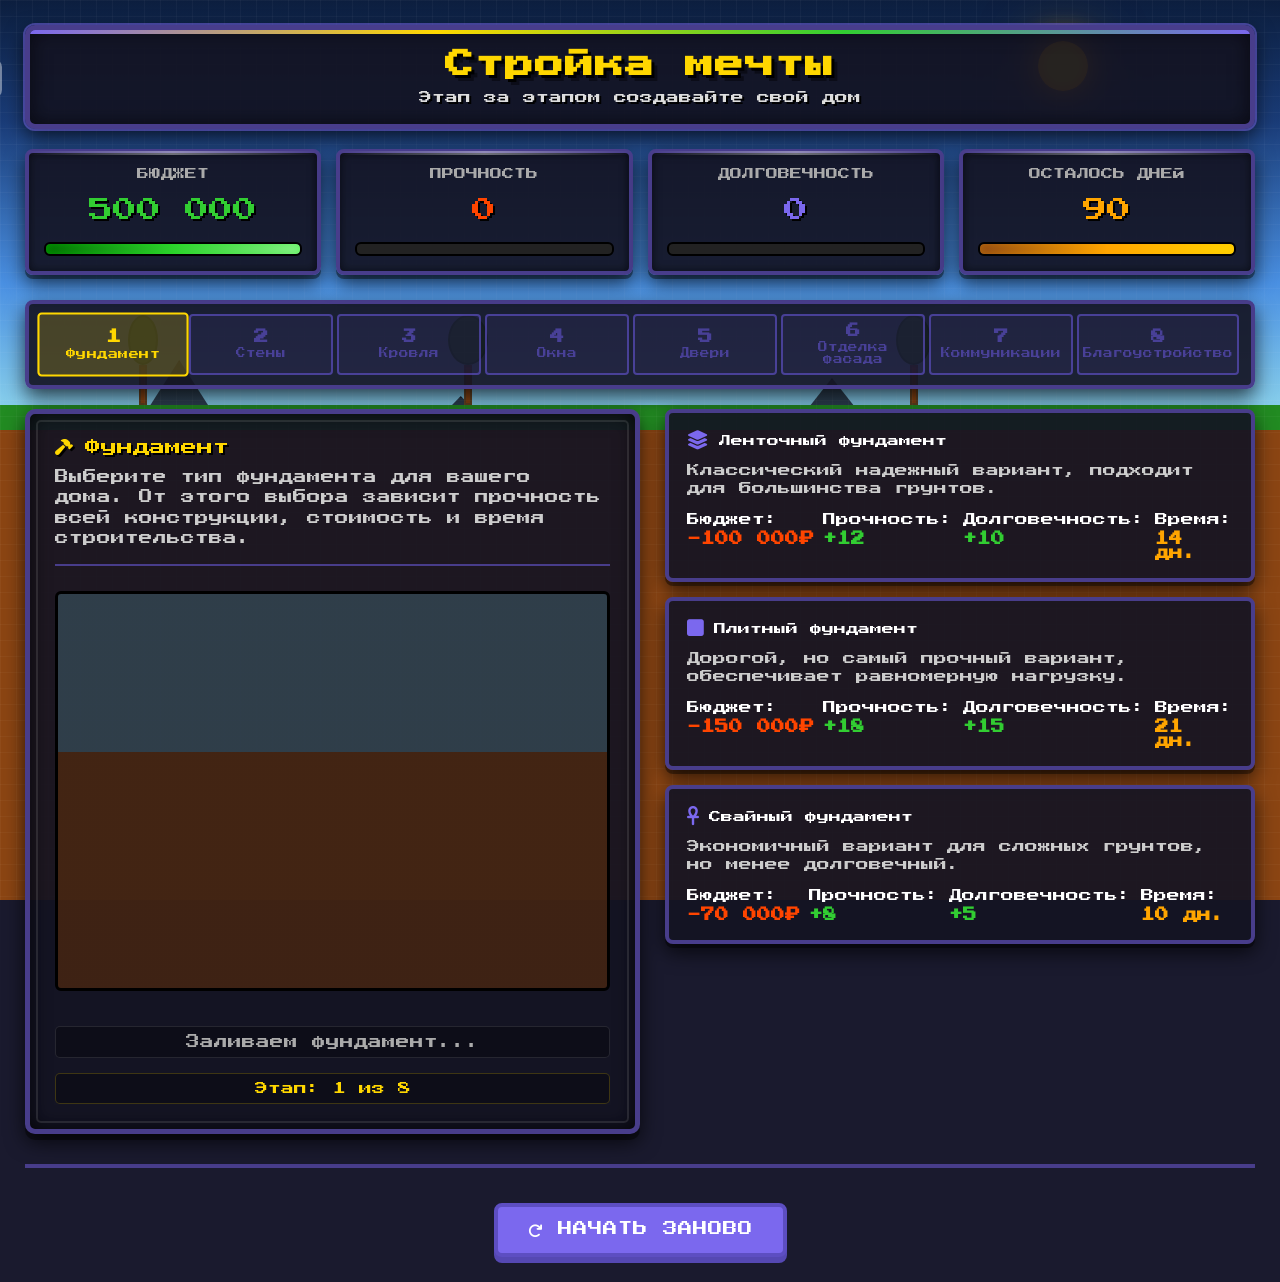
==== commit 2e3a5323: "Fonts have been adjusted." ====
--- a/game.html
+++ b/game.html
@@ -136,36 +136,36 @@
     <div class="game-container">
         <div id="game-screen">
             <header>
-                <h1>СТРОЙКА МЕЧТЫ</h1>
-                <p class="subtitle">ЭТАП ЗА ЭТАПОМ СОЗДАВАЙТЕ СВОЙ ДОМ</p>
+                <h1>Стройка мечты</h1>
+                <p class="subtitle">Этап за этапом создавайте свой дом</p>
             </header>
 
             <div id="bonus-container"></div>
 
             <div class="game-hud">
                 <div class="hud-item money">
-                    <div class="hud-label">БЮДЖЕТ</div>
+                    <div class="hud-label">Бюджет</div>
                     <div class="hud-value" id="money-value">0</div>
                     <div class="hud-bar">
                         <div class="hud-bar-fill" id="money-bar"></div>
                     </div>
                 </div>
                 <div class="hud-item strength">
-                    <div class="hud-label">ПРОЧНОСТЬ</div>
+                    <div class="hud-label">Прочность</div>
                     <div class="hud-value" id="strength-value">0</div>
                     <div class="hud-bar">
                         <div class="hud-bar-fill" id="strength-bar"></div>
                     </div>
                 </div>
                 <div class="hud-item durability">
-                    <div class="hud-label">ДОЛГОВЕЧНОСТЬ</div>
+                    <div class="hud-label">Долговечность</div>
                     <div class="hud-value" id="durability-value">0</div>
                     <div class="hud-bar">
                         <div class="hud-bar-fill" id="durability-bar"></div>
                     </div>
                 </div>
                 <div class="hud-item time">
-                    <div class="hud-label">ОСТАЛОСЬ ДНЕЙ</div>
+                    <div class="hud-label">Осталось дней</div>
                     <div class="hud-value" id="time-value-hud">0</div>
                     <div class="hud-bar">
                         <div class="hud-bar-fill" id="time-bar"></div>
@@ -180,7 +180,7 @@
                 <div class="construction-area">
                     <div class="step-info">
                         <div class="step-title" id="step-title">
-                            <i class="fas fa-hammer"></i> ФУНДАМЕНТ
+                            <i class="fas fa-hammer"></i> Фундамент
                         </div>
                         <div class="step-description" id="step-description">
                             Выберите тип фундамента для вашего дома. От этого выбора зависит прочность всей конструкции, стоимость и время строительства.
@@ -214,7 +214,7 @@
                         Начните строительство, выбрав вариант справа
                     </div>
                     <div class="step-counter">
-                        ЭТАП: <span id="current-step">1</span> ИЗ <span id="total-steps">8</span>
+                        Этап: <span id="current-step">1</span> из <span id="total-steps">8</span>
                     </div>
                 </div>
 
@@ -223,7 +223,7 @@
 
             <div class="game-controls">
                 <button class="game-button" id="restart-btn">
-                    <i class="fas fa-redo"></i> НАЧАТЬ ЗАНОВО
+                    <i class="fas fa-redo"></i> Начать заново
                 </button>
             </div>
         </div>
@@ -235,9 +235,9 @@
             <div class="fact-modal-header">
                 <div class="fact-modal-title">
                     <i class="fas fa-lightbulb"></i>
-                    <span id="fact-modal-title-text">ИНТЕРЕСНЫЙ ФАКТ</span>
+                    <span id="fact-modal-title-text">Интересный факт</span>
                 </div>
-                <div class="fact-modal-subtitle">УЗНАЙТЕ ЧТО-ТО НОВОЕ О СТРОИТЕЛЬСТВЕ!</div>
+                <div class="fact-modal-subtitle">Узнайте что-то новое о строительстве!</div>
             </div>
             <div class="fact-content">
                 <div class="fact-text" id="fact-text">
@@ -249,7 +249,7 @@
             </div>
             <div class="fact-modal-actions">
                 <button class="fact-close-btn" id="fact-close-btn">
-                    <i class="fas fa-check-circle"></i> КРУТО! ПРОДОЛЖИТЬ
+                    <i class="fas fa-check-circle"></i> Круто! Продолжить
                 </button>
             </div>
         </div>
@@ -315,14 +315,14 @@
             ],
             gameSteps: [
                 {
-                    title: "ФУНДАМЕНТ",
+                    title: "Фундамент",
                     description: "Выберите тип фундамента для вашего дома. От этого выбора зависит прочность всей конструкции, стоимость и время строительства.",
                     housePart: "foundation",
                     statusText: "Заливаем фундамент...",
                     icon: "fas fa-hammer",
                     options: [
                         {
-                            title: "ЛЕНТОЧНЫЙ ФУНДАМЕНТ",
+                            title: "Ленточный фундамент",
                             description: "Классический надежный вариант, подходит для большинства грунтов.",
                             icon: "fas fa-layer-group",
                             money: -100000,
@@ -332,7 +332,7 @@
                             bonusChance: 0.1
                         },
                         {
-                            title: "ПЛИТНЫЙ ФУНДАМЕНТ",
+                            title: "Плитный фундамент",
                             description: "Дорогой, но самый прочный вариант, обеспечивает равномерную нагрузку.",
                             icon: "fas fa-square",
                             money: -150000,
@@ -342,7 +342,7 @@
                             bonusChance: 0.05
                         },
                         {
-                            title: "СВАЙНЫЙ ФУНДАМЕНТ",
+                            title: "Свайный фундамент",
                             description: "Экономичный вариант для сложных грунтов, но менее долговечный.",
                             icon: "fas fa-ankh",
                             money: -70000,
@@ -354,14 +354,14 @@
                     ]
                 },
                 {
-                    title: "СТЕНЫ",
+                    title: "Стены",
                     description: "Из какого материала будут стены вашего дома? Это важное решение, влияющее на теплоизоляцию, стоимость и сроки строительства.",
                     housePart: "walls",
                     statusText: "Возводим стены...",
                     icon: "fas fa-wall",
                     options: [
                         {
-                            title: "КИРПИЧНЫЕ СТЕНЫ",
+                            title: "Кирпичные стены",
                             description: "Долговечные и прочные, но дорогие и требуют времени на возведение.",
                             icon: "fas fa-cube",
                             money: -180000,
@@ -371,7 +371,7 @@
                             bonusChance: 0.08
                         },
                         {
-                            title: "ГАЗОБЕТОННЫЕ БЛОКИ",
+                            title: "Газобетонные блоки",
                             description: "Хорошая теплоизоляция и скорость строительства, средняя цена.",
                             icon: "fas fa-th-large",
                             money: -120000,
@@ -381,7 +381,7 @@
                             bonusChance: 0.1
                         },
                         {
-                            title: "ДЕРЕВЯННЫЙ БРУС",
+                            title: "Деревянный брус",
                             description: "Экологично и быстро, но требует ухода и менее долговечно.",
                             icon: "fas fa-tree",
                             money: -90000,
@@ -393,14 +393,14 @@
                     ]
                 },
                 {
-                    title: "КРОВЛЯ",
+                    title: "Кровля",
                     description: "Выбор кровли влияет на защиту дома от осадков, общий вид и сроки монтажа.",
                     housePart: "roof",
                     statusText: "Устанавливаем крышу...",
                     icon: "fas fa-home",
                     options: [
                         {
-                            title: "МЕТАЛЛОЧЕРЕПИЦА",
+                            title: "Металлочерепица",
                             description: "Прочная, долговечная и относительно недорогая, быстрый монтаж.",
                             icon: "fas fa-hard-hat",
                             money: -90000,
@@ -410,7 +410,7 @@
                             bonusChance: 0.1
                         },
                         {
-                            title: "ГИБКАЯ ЧЕРЕПИЦА",
+                            title: "Гибкая черепица",
                             description: "Отличная гидроизоляция, эстетичный вид, но требует больше времени на укладку.",
                             icon: "fas fa-palette",
                             money: -120000,
@@ -420,7 +420,7 @@
                             bonusChance: 0.07
                         },
                         {
-                            title: "ШИФЕР",
+                            title: "Шифер",
                             description: "Самый бюджетный вариант, быстрый монтаж, но тяжелый и хрупкий.",
                             icon: "fas fa-sliders-h",
                             money: -50000,
@@ -432,15 +432,15 @@
                     ]
                 },
                 {
-                    title: "ОКНА",
+                    title: "Окна",
                     description: "Окна важны для теплоизоляции, естественного освещения, внешнего вида дома и сроков установки.",
                     housePart: "window",
                     statusText: "Устанавливаем окна...",
                     icon: "fas fa-window-maximize",
                     options: [
                         {
-                            title: "ДЕРЕВЯННЫЕ ОКНА",
-                            description: "Экологичные, классический вид, но требуют больше времени на изготовление и установку.",
+                            title: "Деревянные окна",
+                            description: "Экологичные, классический вид, но требует больше времени на изготовление и установку.",
                             icon: "fas fa-door-open",
                             money: -80000,
                             strength: 8,
@@ -449,7 +449,7 @@
                             bonusChance: 0.1
                         },
                         {
-                            title: "ПЛАСТИКОВЫЕ ОКНА",
+                            title: "Пластиковые окна",
                             description: "Хорошая теплоизоляция, не требуют ухода, быстрая установка.",
                             icon: "fas fa-square",
                             money: -60000,
@@ -459,7 +459,7 @@
                             bonusChance: 0.12
                         },
                         {
-                            title: "АЛЮМИНИЕВЫЕ ОКНА",
+                            title: "Алюминиевые окна",
                             description: "Современный вид, прочные, но требуют времени на точную установку.",
                             icon: "fas fa-border-style",
                             money: -100000,
@@ -471,14 +471,14 @@
                     ]
                 },
                 {
-                    title: "ДВЕРИ",
+                    title: "Двери",
                     description: "Главный вход в ваш дом должен быть надежным, эстетичным и устанавливаться в срок.",
                     housePart: "door",
                     statusText: "Устанавливаем входную дверь...",
                     icon: "fas fa-door-closed",
                     options: [
                         {
-                            title: "ДЕРЕВЯННАЯ ДВЕРЬ",
+                            title: "Деревянная дверь",
                             description: "Традиционный вариант, хорошо сохраняет тепло, требует времени на подгонку.",
                             icon: "fas fa-door-closed",
                             money: -50000,
@@ -488,7 +488,7 @@
                             bonusChance: 0.1
                         },
                         {
-                            title: "МЕТАЛЛИЧЕСКАЯ ДВЕРЬ",
+                            title: "Металлическая дверь",
                             description: "Повышенная безопасность, прочность, быстрая установка.",
                             icon: "fas fa-shield-alt",
                             money: -90000,
@@ -498,7 +498,7 @@
                             bonusChance: 0.07
                         },
                         {
-                            title: "СТЕКЛЯННАЯ ДВЕРЬ",
+                            title: "Стеклянная дверь",
                             description: "Современный вид, много света, требует аккуратной установки.",
                             icon: "fas fa-glass-whiskey",
                             money: -70000,
@@ -510,14 +510,14 @@
                     ]
                 },
                 {
-                    title: "ОТДЕЛКА ФАСАДА",
+                    title: "Отделка фасада",
                     description: "Внешний вид дома и его защита от воздействия окружающей среды. Влияет на сроки завершения работ.",
                     housePart: "facade",
                     statusText: "Отделываем фасад...",
                     icon: "fas fa-paint-roller",
                     options: [
                         {
-                            title: "ШТУКАТУРКА",
+                            title: "Штукатурка",
                             description: "Классический вариант, многообразие цветов и фактур, требует времени на просушку.",
                             icon: "fas fa-paint-roller",
                             money: -60000,
@@ -527,7 +527,7 @@
                             bonusChance: 0.1
                         },
                         {
-                            title: "ОБЛИЦОВОЧНЫЙ КИРПИЧ",
+                            title: "Облицовочный кирпич",
                             description: "Долговечно и престижно, но значительно дольше по времени укладки.",
                             icon: "fas fa-gem",
                             money: -120000,
@@ -537,7 +537,7 @@
                             bonusChance: 0.05
                         },
                         {
-                            title: "ВЕНТИЛИРУЕМЫЙ ФАСАД",
+                            title: "Вентилируемый фасад",
                             description: "Современное решение с хорошей теплоизоляцией, относительно быстрый монтаж.",
                             icon: "fas fa-wind",
                             money: -90000,
@@ -549,14 +549,14 @@
                     ]
                 },
                 {
-                    title: "КОММУНИКАЦИИ",
+                    title: "Коммуникации",
                     description: "Прокладка коммуникаций (электричество, водопровод, канализация) - важный этап, влияющий на комфорт и сроки сдачи дома.",
                     housePart: "",
                     statusText: "Прокладываем коммуникации...",
                     icon: "fas fa-wrench",
                     options: [
                         {
-                            title: "СТАНДАРТНЫЕ КОММУНИКАЦИИ",
+                            title: "Стандартные коммуникации",
                             description: "Надежная разводка по стандартам, проверенные материалы, средние сроки.",
                             icon: "fas fa-bolt",
                             money: -80000,
@@ -566,7 +566,7 @@
                             bonusChance: 0.1
                         },
                         {
-                            title: "СОВРЕМЕННЫЕ КОММУНИКАЦИИ",
+                            title: "Современные коммуникации",
                             description: "Интеллектуальные системы, энергоэффективные решения, требует больше времени на монтаж.",
                             icon: "fas fa-tint",
                             money: -120000,
@@ -576,7 +576,7 @@
                             bonusChance: 0.07
                         },
                         {
-                            title: "ЭКОНОМНЫЕ КОММУНИКАЦИИ",
+                            title: "Экономные коммуникации",
                             description: "Базовые решения, минимальные требования, быстрый монтаж.",
                             icon: "fas fa-plug",
                             money: -50000,
@@ -588,14 +588,14 @@
                     ]
                 },
                 {
-                    title: "БЛАГОУСТРОЙСТВО",
+                    title: "Благоустройство",
                     description: "Завершающий этап - создание уюта вокруг вашего дома. Время зависит от сложности работ.",
                     housePart: "fence",
                     statusText: "Устанавливаем забор и высаживаем деревья...",
                     icon: "fas fa-tree",
                     options: [
                         {
-                            title: "МИНИМАЛЬНОЕ БЛАГОУСТРОЙСТВО",
+                            title: "Минимальное благоустройство",
                             description: "Газон, дорожки к входу, базовое озеленение. Быстро и недорого.",
                             icon: "fas fa-seedling",
                             money: -50000,
@@ -605,7 +605,7 @@
                             bonusChance: 0.12
                         },
                         {
-                            title: "СТАНДАРТНЫЙ ДВОР",
+                            title: "Стандартный двор",
                             description: "Зона отдыха, цветники, ограждение. Средние сроки и стоимость.",
                             icon: "fas fa-tree",
                             money: -100000,
@@ -615,7 +615,7 @@
                             bonusChance: 0.08
                         },
                         {
-                            title: "ЛАНДШАФТНЫЙ ДИЗАЙН",
+                            title: "Ландшафтный дизайн",
                             description: "Профессиональное планирование, сложные элементы. Дорого и требует времени.",
                             icon: "fas fa-spa",
                             money: -180000,
@@ -914,10 +914,10 @@
                     </div>
                     <div class="choice-description">${option.description}</div>
                     <div class="choice-stats">
-                        <div>БЮДЖЕТ: <span class="stat-change ${moneyClass}">${option.money >= 0 ? '+' : ''}${formatNumber(option.money)}₽</span></div>
-                        <div>ПРОЧНОСТЬ: <span class="stat-change ${strengthClass}">${option.strength >= 0 ? '+' : ''}${option.strength}</span></div>
-                        <div>ДОЛГОВЕЧНОСТЬ: <span class="stat-change ${durabilityClass}">${option.durability >= 0 ? '+' : ''}${option.durability}</span></div>
-                        <div>ВРЕМЯ: <span class="stat-change time-change">${option.time} дн.</span></div>
+                        <div>Бюджет: <span class="stat-change ${moneyClass}">${option.money >= 0 ? '+' : ''}${formatNumber(option.money)}₽</span></div>
+                        <div>Прочность: <span class="stat-change ${strengthClass}">${option.strength >= 0 ? '+' : ''}${option.strength}</span></div>
+                        <div>Долговечность: <span class="stat-change ${durabilityClass}">${option.durability >= 0 ? '+' : ''}${option.durability}</span></div>
+                        <div>Время: <span class="stat-change time-change">${option.time} дн.</span></div>
                     </div>
                 `;
 
@@ -1012,28 +1012,28 @@
                 // Проверка условий поражения
                 if (gameData.money < 0) {
                     setTimeout(() => {
-                        endGame("БАНКРОТСТВО", "К сожалению, вы исчерпали бюджет до завершения строительства. Дом остался недостроенным.");
+                        endGame("Банкротство", "К сожалению, вы исчерпали бюджет до завершения строительства. Дом остался недостроенным.");
                     }, 500);
                     return;
                 }
 
                 if (gameData.strength <= 0) {
                     setTimeout(() => {
-                        endGame("ОБРУШЕНИЕ", "Прочность конструкции оказалась недостаточной. Дом не выдержал нагрузок и разрушился.");
+                        endGame("Обрушение", "Прочность конструкции оказалась недостаточной. Дом не выдержал нагрузок и разрушился.");
                     }, 500);
                     return;
                 }
 
                 if (gameData.durability <= 0) {
                     setTimeout(() => {
-                        endGame("РАЗРУШЕНИЕ", "Долговечность материалов оказалась слишком низкой. Дом быстро пришел в негодность.");
+                        endGame("Разрушение", "Долговечность материалов оказалась слишком низкой. Дом быстро пришел в негодность.");
                     }, 500);
                     return;
                 }
 
                 if (gameData.time < 0) {
                     setTimeout(() => {
-                        endGame("ПРОСРОЧКА", "Вы не уложились в сроки строительства. Заказчик подает в суд!");
+                        endGame("Просрочка", "Вы не уложились в сроки строительства. Заказчик подает в суд!");
                     }, 500);
                     return;
                 }
@@ -1068,13 +1068,13 @@
             // Назначаем обработчик закрытия модального окна
             factCloseBtn.onclick = function() {
                 hideFactModal();
-                setTimeout(continueAfterFact, 300);
+                setTimeout(continueAfterFact, 100);
             };
         }
 
         // Оценка финального результата
         function evaluateFinalResult() {
-            let title = "СТРОИТЕЛЬСТВО ЗАВЕРШЕНО!";
+            let title = "Строительство завершено!";
             let result = "";
 
             if (gameData.strength >= 50 && gameData.durability >= 50 && gameData.time >= 0) {
@@ -1085,7 +1085,7 @@
                 }
             } else {
                 result = "Дом построен, но с недостатками. Прочность, долговечность или сроки ниже минимальных требований.";
-                title = "ДОМ ПОСТРОЕН С НЕДОСТАТКАМИ";
+                title = "Дом построен с недостатками";
             }
 
             endGame(title, result);
--- a/style.css
+++ b/style.css
@@ -271,17 +271,17 @@
 }
 
 h1 {
-    font-size: 2.2rem;
+    font-size: 1.8rem;
     color: var(--warning);
     text-shadow:
         3px 3px 0 #000,
         6px 6px 0 rgba(0, 0, 0, 0.4);
     margin-bottom: 12px;
-    letter-spacing: 2px;
+    letter-spacing: 1px;
 }
 
 .subtitle {
-    font-size: 0.9rem;
+    font-size: 0.8rem;
     color: #ddd;
     text-shadow: 2px 2px 0 #000;
     max-width: 90%;
@@ -371,7 +371,7 @@
 }
 
 .hud-label {
-    font-size: 0.85rem;
+    font-size: 0.75rem;
     color: #aaa;
     margin-bottom: 10px;
     text-transform: uppercase;
@@ -379,7 +379,7 @@
 }
 
 .hud-value {
-    font-size: 1.8rem;
+    font-size: 1.5rem;
     color: #fff;
     text-shadow: 2px 2px 0 #000;
     text-align: center;
@@ -532,7 +532,7 @@
 }
 
 .step-title {
-    font-size: 1.1rem;
+    font-size: 1rem;
     color: var(--warning);
     margin-bottom: 12px;
     text-shadow: 2px 2px 0 #000;
@@ -762,7 +762,7 @@
 }
 
 .choice-title {
-    font-size: 0.85rem;
+    font-size: 0.75rem;
     color: #fff;
     margin-bottom: 12px;
     display: flex;
@@ -840,7 +840,7 @@
 }
 
 .fact-modal-title {
-    font-size: 1.2rem;
+    font-size: 1rem;
     color: var(--warning);
     text-shadow: 2px 2px 0 #000;
     display: flex;
@@ -851,7 +851,7 @@
 }
 
 .fact-modal-subtitle {
-    font-size: 0.8rem;
+    font-size: 0.7rem;
     color: #aaa;
     text-transform: uppercase;
 }
@@ -985,7 +985,7 @@
     }
 
     h1 {
-        font-size: 1.8rem;
+        font-size: 1.5rem;
     }
 
     .steps-tracker {
@@ -1003,7 +1003,7 @@
     }
 
     .fact-modal-title {
-        font-size: 1rem;
+        font-size: 0.9rem;
     }
 
     .fact-text {
@@ -1013,15 +1013,15 @@
 
 @media (max-width: 480px) {
     h1 {
-        font-size: 1.5rem;
+        font-size: 1.3rem;
     }
 
     .subtitle {
-        font-size: 0.8rem;
+        font-size: 0.7rem;
     }
 
     .hud-value {
-        font-size: 1.5rem;
+        font-size: 1.3rem;
     }
 
     .terraria-house, .final-house-container {
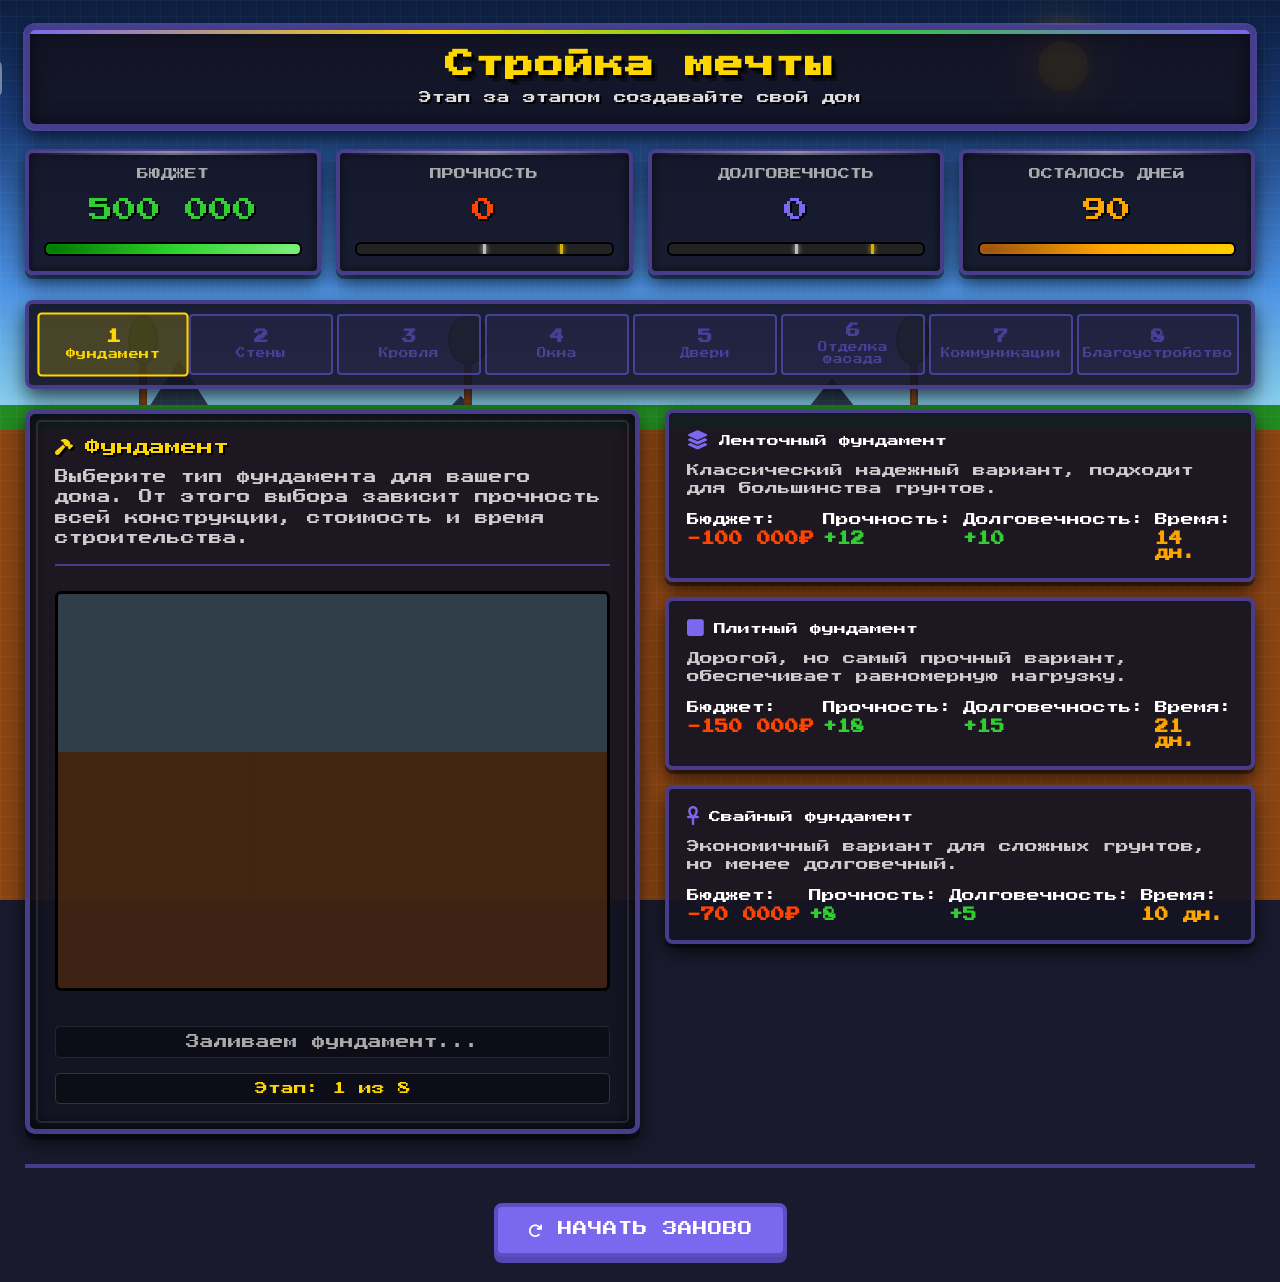
==== commit 822a0a2f: "Durability and strength thresholds have been added." ====
--- a/game.html
+++ b/game.html
@@ -155,6 +155,8 @@
                     <div class="hud-value" id="strength-value">0</div>
                     <div class="hud-bar">
                         <div class="hud-bar-fill" id="strength-bar"></div>
+                        <div class="threshold threshold-50" title="Минимальный порог (50%)"></div>
+                        <div class="threshold threshold-80" title="Отличный результат (80%)"></div>
                     </div>
                 </div>
                 <div class="hud-item durability">
@@ -162,6 +164,8 @@
                     <div class="hud-value" id="durability-value">0</div>
                     <div class="hud-bar">
                         <div class="hud-bar-fill" id="durability-bar"></div>
+                        <div class="threshold threshold-50" title="Минимальный порог (50%)"></div>
+                        <div class="threshold threshold-80" title="Отличный результат (80%)"></div>
                     </div>
                 </div>
                 <div class="hud-item time">
--- a/style.css
+++ b/style.css
@@ -406,6 +406,7 @@
     transition: width 0.5s ease;
     position: relative;
     border-radius: 4px;
+    z-index: 1;
 }
 
 .money .hud-bar-fill {
@@ -423,6 +424,67 @@
 .time .hud-bar-fill {
     background: linear-gradient(90deg, #8B4513, #FFA500, #FFD700);
     box-shadow: inset 0 0 8px rgba(255, 165, 0, 0.4);
+}
+
+/* Пороги на прогресс-барах */
+.threshold {
+    position: absolute;
+    top: 0;
+    width: 3px;
+    height: 100%;
+    z-index: 2;
+    pointer-events: none;
+    transform: translateX(-1px);
+}
+
+.threshold-50 {
+    left: 50%;
+    background-color: rgba(255, 255, 255, 0.7);
+    box-shadow: 0 0 5px rgba(255, 255, 255, 0.8);
+}
+
+.threshold-80 {
+    left: 80%;
+    background-color: rgba(255, 215, 0, 0.8);
+    box-shadow: 0 0 5px rgba(255, 215, 0, 0.9);
+}
+
+/* Индикаторы порогов */
+.threshold::after {
+    content: '';
+    position: absolute;
+    top: -12px;
+    left: 50%;
+    transform: translateX(-50%);
+    width: 0;
+    height: 0;
+    border-left: 4px solid transparent;
+    border-right: 4px solid transparent;
+}
+
+.threshold-50::after {
+    border-top: 6px solid rgba(255, 255, 255, 0.7);
+}
+
+.threshold-80::after {
+    border-top: 6px solid rgba(255, 215, 0, 0.8);
+}
+
+/* Подписи порогов при наведении */
+.threshold:hover::before {
+    content: attr(title);
+    position: absolute;
+    top: -30px;
+    left: 50%;
+    transform: translateX(-50%);
+    background-color: rgba(0, 0, 0, 0.8);
+    color: white;
+    padding: 4px 8px;
+    font-size: 0.6rem;
+    border-radius: 3px;
+    white-space: nowrap;
+    z-index: 10;
+    pointer-events: none;
 }
 
 /* Шкала этапов */
@@ -757,7 +819,10 @@
 
 .choice-option.selected {
     border-color: var(--step-completed);
-    background-color: rgba(50, 205, 50, 0.2) !important;
+    background: linear-gradient(
+        rgba(50, 205, 50, 0.25),
+        rgba(50, 205, 50, 0.12)
+    ), var(--ui-bg) !important;
     box-shadow: 0 4px 0 rgba(50, 205, 50, 0.4), var(--shadow-heavy);
 }
 
@@ -1067,4 +1132,23 @@
         padding: 12px 30px;
         font-size: 0.8rem;
     }
+
+    /* Адаптация порогов для мобильных */
+    .threshold {
+        width: 2px;
+    }
+
+    .threshold::after {
+        top: -8px;
+        border-left: 3px solid transparent;
+        border-right: 3px solid transparent;
+    }
+
+    .threshold-50::after {
+        border-top: 4px solid rgba(255, 255, 255, 0.7);
+    }
+
+    .threshold-80::after {
+        border-top: 4px solid rgba(255, 215, 0, 0.8);
+    }
 }
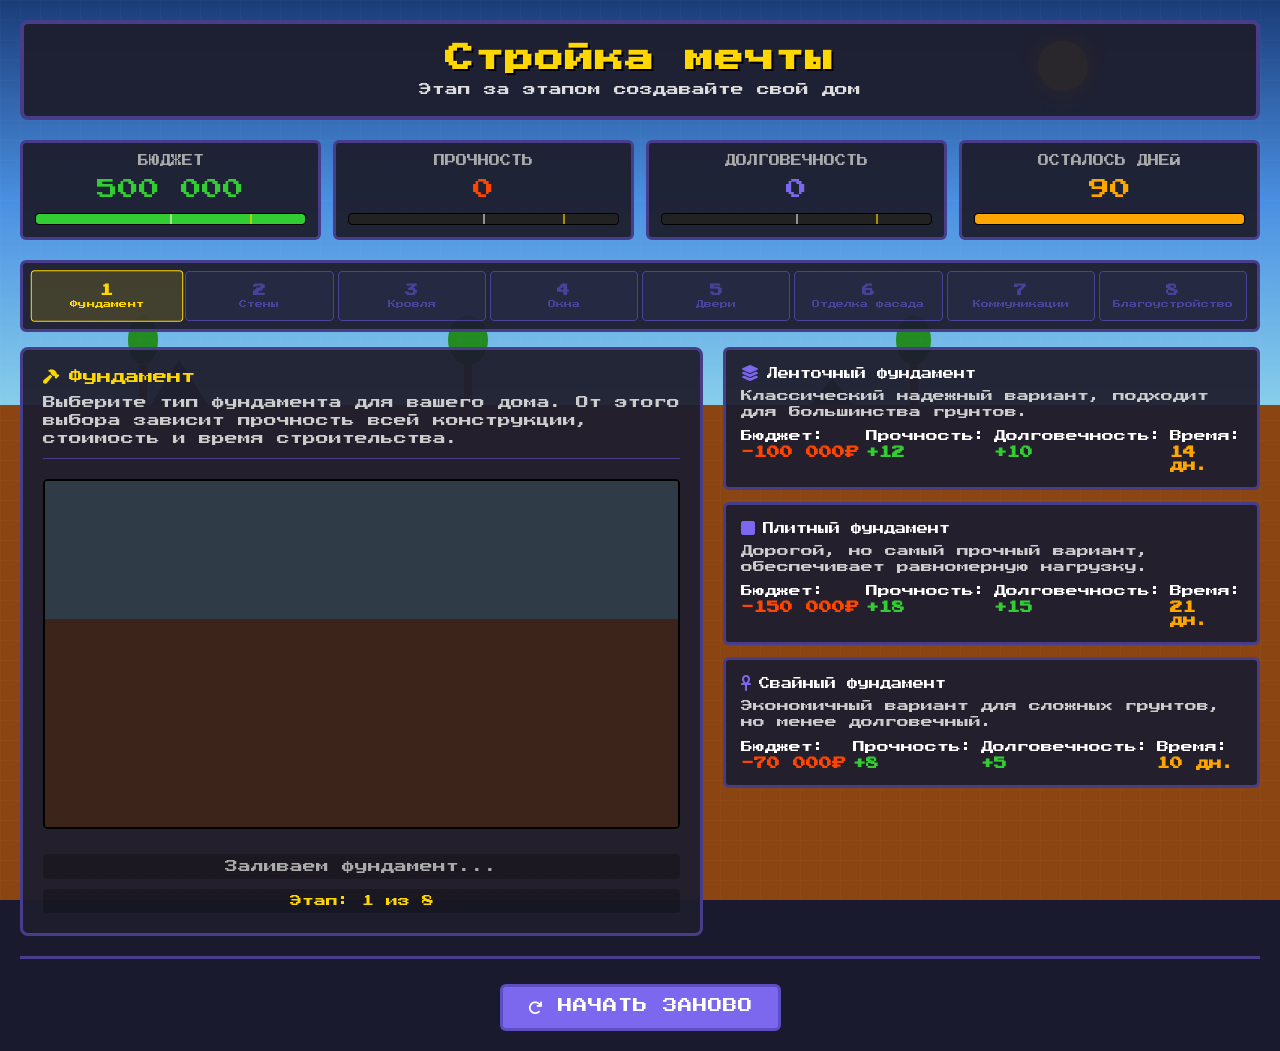
==== commit 4e1da2a9: "Simplified design." ====
--- a/game.html
+++ b/game.html
@@ -8,73 +8,64 @@
     <link href="https://fonts.googleapis.com/css2?family=Press+Start+2P&display=swap" rel="stylesheet">
     <link rel="stylesheet" href="style.css">
     <style>
-        /* Стили для игровой страницы */
+        /* Упрощенные стили для игровой страницы */
         .game-container {
             position: relative;
-            max-width: 1600px;
+            max-width: 1400px;
             margin: 0 auto;
-            padding: 25px;
+            padding: 20px;
             z-index: 10;
         }
 
         .game-hud {
             display: grid;
             grid-template-columns: repeat(4, 1fr);
-            gap: 15px;
-            margin-bottom: 25px;
+            gap: 12px;
+            margin-bottom: 20px;
             width: 100%;
         }
 
         .steps-tracker {
-            display: flex;
-            justify-content: space-between;
-            margin: 20px 0;
-            padding: 10px;
-            background-color: var(--ui-bg);
-            border: 4px solid var(--ui-border);
-            border-radius: 8px;
-            box-shadow: var(--shadow-heavy);
+            margin: 15px 0;
         }
 
         .game-main {
             display: grid;
             grid-template-columns: 1.2fr 0.8fr;
-            gap: 25px;
-            margin-bottom: 25px;
+            gap: 20px;
+            margin-bottom: 20px;
             width: 100%;
         }
 
         .construction-area {
-            background-color: var(--ui-bg);
-            border: 5px solid var(--ui-border);
-            padding: 25px;
-            position: relative;
-            box-shadow:
-                inset 0 0 20px rgba(0, 0, 0, 0.8),
-                0 6px 0 rgba(0, 0, 0, 0.4),
-                var(--shadow-heavy);
-            border-radius: 10px;
-            min-height: 520px;
-            display: flex;
-            flex-direction: column;
+            min-height: 450px;
         }
 
         .choices-area {
-            display: flex;
-            flex-direction: column;
-            gap: 15px;
-            width: 100%;
+            gap: 12px;
         }
 
         .bonus-notification, .time-notification {
-            margin-bottom: 20px;
+            margin-bottom: 15px;
             animation: pulse 1.5s infinite alternate;
-            border-radius: 8px;
+            border-radius: 6px;
+            padding: 12px;
+            font-size: 0.85rem;
+        }
+
+        .quest-indicator {
+            background-color: rgba(255, 215, 0, 0.15);
+            border: 2px solid var(--warning);
+            padding: 8px;
+            border-radius: 5px;
+            margin-bottom: 12px;
+            text-align: center;
+            font-size: 0.75rem;
         }
 
         @keyframes pulse {
             0% { transform: scale(1); }
-            100% { transform: scale(1.03); }
+            100% { transform: scale(1.02); }
         }
 
         @media (max-width: 1200px) {
@@ -91,25 +82,16 @@
             .game-hud {
                 grid-template-columns: 1fr;
             }
-
-            .steps-tracker {
-                flex-wrap: wrap;
-            }
         }
     </style>
 </head>
 <body>
-    <!-- Фон -->
+    <!-- Упрощенный фон -->
     <div class="terraria-bg">
         <div class="sky-bg">
             <div class="sun"></div>
             <div class="pixel-cloud cloud-1"></div>
             <div class="pixel-cloud cloud-2"></div>
-            <div class="pixel-cloud cloud-3"></div>
-            <div class="pixel-cloud cloud-4"></div>
-            <div class="bird bird-1"><i class="fas fa-dove"></i></div>
-            <div class="bird bird-2"><i class="fas fa-dove"></i></div>
-            <div class="bird bird-3"><i class="fas fa-dove"></i></div>
         </div>
         <div class="mountain-range">
             <div class="mountain mountain-1"></div>
@@ -140,6 +122,10 @@
                 <p class="subtitle">Этап за этапом создавайте свой дом</p>
             </header>
 
+            <div id="quest-indicator" class="quest-indicator" style="display: none;">
+                <i class="fas fa-scroll"></i> Режим задания
+            </div>
+
             <div id="bonus-container"></div>
 
             <div class="game-hud">
@@ -148,6 +134,8 @@
                     <div class="hud-value" id="money-value">0</div>
                     <div class="hud-bar">
                         <div class="hud-bar-fill" id="money-bar"></div>
+                        <div class="threshold threshold-50" title="Минимальный порог (50%)"></div>
+                        <div class="threshold threshold-80" title="Отличный результат (80%)"></div>
                     </div>
                 </div>
                 <div class="hud-item strength">
@@ -229,6 +217,9 @@
                 <button class="game-button" id="restart-btn">
                     <i class="fas fa-redo"></i> Начать заново
                 </button>
+                <button class="game-button" id="quest-help-btn" style="margin-left: 10px; display: none;">
+                    <i class="fas fa-question-circle"></i> Подсказка
+                </button>
             </div>
         </div>
     </div>
@@ -253,14 +244,37 @@
             </div>
             <div class="fact-modal-actions">
                 <button class="fact-close-btn" id="fact-close-btn">
-                    <i class="fas fa-check-circle"></i> Круто! Продолжить
+                    <i class="fas fa-check-circle"></i> Продолжить
                 </button>
             </div>
         </div>
     </div>
 
+    <!-- Модальное окно для подсказки задания -->
+    <div id="quest-help-modal" class="fact-modal-overlay" style="display: none;">
+        <div class="fact-modal">
+            <div class="fact-modal-header">
+                <div class="fact-modal-title">
+                    <i class="fas fa-scroll"></i>
+                    <span>Подсказка по заданию</span>
+                </div>
+                <div class="fact-modal-subtitle">Помощь в выполнении задания</div>
+            </div>
+            <div class="fact-content">
+                <div class="fact-text" id="quest-help-text">
+                    Загрузка подсказки...
+                </div>
+            </div>
+            <div class="fact-modal-actions">
+                <button class="fact-close-btn" id="quest-help-close-btn">
+                    <i class="fas fa-check-circle"></i> Понятно
+                </button>
+            </div>
+        </div>
+    </div>
+
     <script>
-        // Игровые данные
+        // Игровые данные (остаются без изменений)
         const gameData = {
             currentStep: 0,
             totalSteps: 8,
@@ -274,6 +288,7 @@
             bonusChance: 0.3,
             stepSelections: new Array(8).fill(null),
             stepBonuses: new Array(8).fill({money: 0, time: 0}),
+            isQuestMode: localStorage.getItem('isQuest') === 'true',
             // УПРОЩЕННЫЕ И ИНТЕРЕСНЫЕ ФАКТЫ для школьников и студентов
             stepFacts: [
                 [ // Фундамент
@@ -651,6 +666,11 @@
         const constructionStatus = document.getElementById('construction-status');
         const bonusContainer = document.getElementById('bonus-container');
         const stepsTracker = document.getElementById('steps-tracker');
+        const questIndicator = document.getElementById('quest-indicator');
+        const questHelpBtn = document.getElementById('quest-help-btn');
+        const questHelpModal = document.getElementById('quest-help-modal');
+        const questHelpText = document.getElementById('quest-help-text');
+        const questHelpCloseBtn = document.getElementById('quest-help-close-btn');
 
         // Элементы модального окна фактов
         const factModalOverlay = document.getElementById('fact-modal-overlay');
@@ -668,20 +688,8 @@
         function showFactModal(fact, optionTitle) {
             factModalTitleText.textContent = optionTitle;
             factText.textContent = fact;
-
-            // Источники в зависимости от темы
-            const sources = [
-                "Факт из мира строительства",
-                "Интересно знать!",
-                "Знаете ли вы?",
-                "Строительная хитрость",
-                "Это полезно запомнить!"
-            ];
-            factSource.textContent = sources[Math.floor(Math.random() * sources.length)];
-
+            factSource.textContent = "Факт из мира строительства";
             factModalOverlay.style.display = 'flex';
-
-            // Блокируем прокрутку фона
             document.body.style.overflow = 'hidden';
         }
 
@@ -691,13 +699,42 @@
             document.body.style.overflow = 'auto';
         }
 
+        // Показать подсказку по заданию
+        function showQuestHelp() {
+            const successfulPath = JSON.parse(localStorage.getItem('successfulPath') || '[]');
+
+            if (successfulPath.length === 0) {
+                questHelpText.textContent = "Нет сохраненной информации о гарантированно успешной комбинации. Попробуйте выбирать самые дешевые варианты на каждом этапе.";
+            } else {
+                let advice = "Гарантированно успешная комбинация (самые дешевые варианты):\n\n";
+
+                gameData.gameSteps.forEach((step, index) => {
+                    if (index < successfulPath.length) {
+                        const optionIndex = successfulPath[index];
+                        const option = step.options[optionIndex];
+                        advice += `${step.title}: ${option.title} (${Math.abs(option.money)}₽, ${option.time} дней)\n`;
+                    }
+                });
+
+                advice += "\nСовет: начните с этой комбинации, но при наличии бонусов можно улучшать варианты!";
+                questHelpText.textContent = advice;
+            }
+
+            questHelpModal.style.display = 'flex';
+            document.body.style.overflow = 'hidden';
+        }
+
+        // Скрыть подсказку по заданию
+        function hideQuestHelp() {
+            questHelpModal.style.display = 'none';
+            document.body.style.overflow = 'auto';
+        }
+
         // Генерация случайного бонуса
         function generateBonus() {
             const bonusTypes = [
                 { min: 10000, max: 30000, text: "Нашли выгодную скидку на материалы!" },
-                { min: 15000, max: 40000, text: "Получили возврат налогов!" },
-                { min: 20000, max: 50000, text: "Выиграли в лотерею строительных материалов!" },
-                { min: 25000, max: 60000, text: "Наследство от дальнего родственника!" }
+                { min: 15000, max: 40000, text: "Получили возврат налогов!" }
             ];
 
             const bonusType = bonusTypes[Math.floor(Math.random() * bonusTypes.length)];
@@ -713,9 +750,7 @@
         function generateTimeBonus() {
             const timeBonusTypes = [
                 { min: 2, max: 5, text: "Хорошая погода ускорила работы!" },
-                { min: 3, max: 7, text: "Рабочие работали сверхурочно!" },
-                { min: 1, max: 4, text: "Материалы доставили раньше срока!" },
-                { min: 2, max: 6, text: "Новые технологии ускорили процесс!" }
+                { min: 3, max: 7, text: "Рабочие работали сверхурочно!" }
             ];
 
             const bonusType = timeBonusTypes[Math.floor(Math.random() * timeBonusTypes.length)];
@@ -730,7 +765,7 @@
         // Показать уведомление о бонусе
         function showBonusNotification(amount, text) {
             bonusContainer.innerHTML = `
-                <div class="bonus-notification" style="background-color: rgba(50, 205, 50, 0.95); border: 3px solid #228B22; padding: 15px; text-align: center; font-size: 0.9rem; color: #fff; box-shadow: 0 0 20px rgba(50, 205, 50, 0.7);">
+                <div class="bonus-notification" style="background-color: rgba(50, 205, 50, 0.9); border: 2px solid #228B22; color: #fff;">
                     <i class="fas fa-gift"></i>
                     ${text} +${formatNumber(amount)}₽ к бюджету!
                 </div>
@@ -744,7 +779,7 @@
         // Показать уведомление о бонусе времени
         function showTimeBonusNotification(amount, text) {
             bonusContainer.innerHTML = `
-                <div class="time-notification" style="background-color: rgba(255, 165, 0, 0.95); border: 3px solid #8B4513; padding: 15px; text-align: center; font-size: 0.9rem; color: #fff; box-shadow: 0 0 20px rgba(255, 165, 0, 0.7);">
+                <div class="time-notification" style="background-color: rgba(255, 165, 0, 0.9); border: 2px solid #8B4513; color: #fff;">
                     <i class="fas fa-bolt"></i>
                     ${text} +${amount} дней к сроку!
                 </div>
@@ -857,10 +892,21 @@
 
         // Начало игры
         function startGame() {
-            gameData.money = parseInt(localStorage.getItem('budget')) || 500000;
-            gameData.maxMoney = gameData.money;
-            gameData.time = parseInt(localStorage.getItem('time')) || 90;
-            gameData.maxTime = gameData.time;
+            // Проверяем режим задания
+            if (gameData.isQuestMode) {
+                gameData.money = parseInt(localStorage.getItem('questBudget')) || 500000;
+                gameData.maxMoney = gameData.money;
+                gameData.time = parseInt(localStorage.getItem('questTime')) || 90;
+                gameData.maxTime = gameData.time;
+                questIndicator.style.display = 'block';
+                questHelpBtn.style.display = 'inline-block';
+            } else {
+                gameData.money = parseInt(localStorage.getItem('budget')) || 500000;
+                gameData.maxMoney = gameData.money;
+                gameData.time = parseInt(localStorage.getItem('time')) || 90;
+                gameData.maxTime = gameData.time;
+            }
+
             gameData.strength = 0;
             gameData.durability = 0;
             gameData.currentStep = 0;
@@ -1016,28 +1062,28 @@
                 // Проверка условий поражения
                 if (gameData.money < 0) {
                     setTimeout(() => {
-                        endGame("Банкротство", "К сожалению, вы исчерпали бюджет до завершения строительства. Дом остался недостроенным.");
+                        endGame("Банкротство", "К сожалению, вы исчерпали бюджет до завершения строительства.");
                     }, 500);
                     return;
                 }
 
                 if (gameData.strength <= 0) {
                     setTimeout(() => {
-                        endGame("Обрушение", "Прочность конструкции оказалась недостаточной. Дом не выдержал нагрузок и разрушился.");
+                        endGame("Обрушение", "Прочность конструкции оказалась недостаточной.");
                     }, 500);
                     return;
                 }
 
                 if (gameData.durability <= 0) {
                     setTimeout(() => {
-                        endGame("Разрушение", "Долговечность материалов оказалась слишком низкой. Дом быстро пришел в негодность.");
+                        endGame("Разрушение", "Долговечность материалов оказалась слишком низкой.");
                     }, 500);
                     return;
                 }
 
                 if (gameData.time < 0) {
                     setTimeout(() => {
-                        endGame("Просрочка", "Вы не уложились в сроки строительства. Заказчик подает в суд!");
+                        endGame("Просрочка", "Вы не уложились в сроки строительства.");
                     }, 500);
                     return;
                 }
@@ -1083,9 +1129,9 @@
 
             if (gameData.strength >= 50 && gameData.durability >= 50 && gameData.time >= 0) {
                 if (gameData.strength >= 80 && gameData.durability >= 80 && (gameData.time / gameData.maxTime) * 100 >= 50) {
-                    result = "Поздравляем! Вы построили идеальный дом с отличными характеристиками и уложились в сроки!";
+                    result = "Поздравляем! Вы построили идеальный дом с отличными характеристиками!";
                 } else {
-                    result = "Хорошая работа! Вы построили надежный дом с хорошими параметрами в установленные сроки.";
+                    result = "Хорошая работа! Вы построили надежный дом с хорошими параметрами.";
                 }
             } else {
                 result = "Дом построен, но с недостатками. Прочность, долговечность или сроки ниже минимальных требований.";
@@ -1105,6 +1151,7 @@
             localStorage.setItem('finalTitle', title);
             localStorage.setItem('finalResult', result);
             localStorage.setItem('maxTime', gameData.maxTime);
+            localStorage.setItem('wasQuest', gameData.isQuestMode);
 
             // Переходим на страницу результата
             window.location.href = 'result.html';
@@ -1115,6 +1162,10 @@
             window.location.href = 'index.html';
         });
 
+        // Обработчик кнопки подсказки
+        questHelpBtn.addEventListener('click', showQuestHelp);
+        questHelpCloseBtn.addEventListener('click', hideQuestHelp);
+
         // Закрытие модального окна по клику на фон
         factModalOverlay.addEventListener('click', function(event) {
             if (event.target === factModalOverlay) {
@@ -1122,10 +1173,19 @@
             }
         });
 
+        questHelpModal.addEventListener('click', function(event) {
+            if (event.target === questHelpModal) {
+                hideQuestHelp();
+            }
+        });
+
         // Закрытие модального окна по Escape
         document.addEventListener('keydown', function(event) {
             if (event.key === 'Escape' && factModalOverlay.style.display === 'flex') {
                 hideFactModal();
+            }
+            if (event.key === 'Escape' && questHelpModal.style.display === 'flex') {
+                hideQuestHelp();
             }
         });
 
--- a/style.css
+++ b/style.css
@@ -1,4 +1,5 @@
-/* Общие стили для всех страниц */
+
+/* Общие стили для всех страниц - ОБЛЕГЧЕННАЯ ВЕРСИЯ */
 :root {
     --primary: #7B68EE;
     --primary-dark: #5D4EC2;
@@ -8,17 +9,13 @@
     --earth: #8B4513;
     --grass: #228B22;
     --sky-day: #87CEEB;
-    --sky-night: #0c1e3e;
     --cloud: #F0F8FF;
     --stone: #808080;
     --wood: #8B4513;
     --brick: #B22222;
     --dark-bg: #1a1a2e;
-    --ui-bg: rgba(20, 20, 35, 0.92);
+    --ui-bg: rgba(30, 30, 46, 0.95);
     --ui-border: #483D8B;
-    --ui-glow: rgba(123, 104, 238, 0.5);
-    --pixel-size: 4px;
-    --shadow-heavy: 0 8px 20px rgba(0, 0, 0, 0.7);
     --time-color: #FFA500;
     --step-current: #FFD700;
     --step-completed: #32CD32;
@@ -32,7 +29,6 @@
     padding: 0;
     font-family: 'Press Start 2P', cursive;
     image-rendering: pixelated;
-    image-rendering: crisp-edges;
 }
 
 body {
@@ -44,7 +40,7 @@
     font-size: 14px;
 }
 
-/* Фон в стиле Terraria */
+/* Фон в стиле Terraria - упрощенный */
 .terraria-bg {
     position: fixed;
     top: 0;
@@ -52,7 +48,6 @@
     width: 100%;
     height: 100%;
     z-index: -1;
-    overflow: hidden;
 }
 
 .sky-bg {
@@ -62,9 +57,8 @@
     width: 100%;
     height: 45%;
     background: linear-gradient(to bottom,
-        #0c1e3e 0%,
-        #1a3c78 30%,
-        #4a90e2 70%,
+        #1a3c78 0%,
+        #4a90e2 50%,
         #87CEEB 100%);
     z-index: 1;
 }
@@ -75,9 +69,9 @@
     right: 15%;
     width: 50px;
     height: 50px;
-    background: radial-gradient(circle, #FFD700 40%, #FF8C00 100%);
+    background: #FFD700;
     border-radius: 50%;
-    box-shadow: 0 0 30px #FFA500, 0 0 60px rgba(255, 165, 0, 0.5);
+    box-shadow: 0 0 20px #FFA500;
     z-index: 2;
 }
 
@@ -93,8 +87,8 @@
 .mountain {
     position: absolute;
     bottom: 0;
-    background: linear-gradient(to bottom, #2c3e50, #34495e);
-    border: 2px solid #1c2833;
+    background: #2c3e50;
+    border: 1px solid #1c2833;
 }
 
 .mountain-1 {
@@ -131,15 +125,8 @@
     left: 0;
     width: 100%;
     height: 55%;
-    background:
-        linear-gradient(to bottom, var(--grass) 5%, var(--earth) 5%, var(--earth) 100%),
-        repeating-linear-gradient(90deg,
-            transparent,
-            transparent 12px,
-            rgba(139, 69, 19, 0.2) 12px,
-            rgba(139, 69, 19, 0.2) 24px);
+    background: var(--earth);
     z-index: 4;
-    overflow: hidden;
 }
 
 .bg-tree {
@@ -172,7 +159,6 @@
     width: 8px;
     height: 40px;
     background-color: #8B4513;
-    border: 2px solid #654321;
     left: 50%;
     transform: translateX(-50%);
 }
@@ -184,7 +170,6 @@
     width: 100%;
     height: 50px;
     background-color: #228B22;
-    border: 2px solid #006400;
     border-radius: 50%;
 }
 
@@ -193,42 +178,17 @@
     background-color: var(--cloud);
     border-radius: 6px;
     z-index: 2;
-    box-shadow:
-        0 0 0 2px rgba(255, 255, 255, 0.4),
-        inset 0 0 0 2px rgba(0, 0, 0, 0.1);
     animation: floatCloud 80s infinite linear;
 }
 
 .cloud-1 { top: 15%; left: -100px; width: 100px; height: 35px; animation-delay: 0s; }
 .cloud-2 { top: 25%; left: -150px; width: 140px; height: 45px; animation-delay: 20s; }
-.cloud-3 { top: 10%; left: -200px; width: 90px; height: 30px; animation-delay: 40s; }
-.cloud-4 { top: 30%; left: -250px; width: 120px; height: 40px; animation-delay: 60s; }
 
 @keyframes floatCloud {
     0% { transform: translateX(0); }
     100% { transform: translateX(calc(100vw + 300px)); }
 }
 
-.bird {
-    position: absolute;
-    color: #000;
-    font-size: 16px;
-    z-index: 2;
-    animation: flyBird 40s infinite linear;
-}
-
-.bird-1 { top: 20%; left: -50px; animation-delay: 0s; }
-.bird-2 { top: 25%; left: -80px; animation-delay: 10s; }
-.bird-3 { top: 15%; left: -120px; animation-delay: 30s; }
-
-@keyframes flyBird {
-    0% { transform: translateX(0) translateY(0); }
-    25% { transform: translateX(25vw) translateY(-10px); }
-    50% { transform: translateX(50vw) translateY(0); }
-    75% { transform: translateX(75vw) translateY(-10px); }
-    100% { transform: translateX(100vw) translateY(0); }
-}
-
 .pixel-grid {
     position: absolute;
     top: 0;
@@ -236,9 +196,9 @@
     width: 100%;
     height: 100%;
     background-image:
-        linear-gradient(rgba(255, 255, 255, 0.03) 1px, transparent 1px),
-        linear-gradient(90deg, rgba(255, 255, 255, 0.03) 1px, transparent 1px);
-    background-size: 16px 16px;
+        linear-gradient(rgba(255, 255, 255, 0.02) 1px, transparent 1px),
+        linear-gradient(90deg, rgba(255, 255, 255, 0.02) 1px, transparent 1px);
+    background-size: 20px 20px;
     z-index: 5;
     pointer-events: none;
 }
@@ -249,41 +209,22 @@
     padding: 20px;
     margin-bottom: 20px;
     background-color: var(--ui-bg);
-    border: 5px solid var(--ui-border);
-    box-shadow:
-        0 0 0 2px var(--ui-glow),
-        inset 0 0 20px rgba(0, 0, 0, 0.6),
-        var(--shadow-heavy);
-    position: relative;
-    overflow: hidden;
-    border-radius: 10px;
-    width: 100%;
-}
-
-header::before {
-    content: '';
-    position: absolute;
-    top: 0;
-    left: 0;
-    width: 100%;
-    height: 4px;
-    background: linear-gradient(90deg, var(--primary), var(--warning), var(--success), var(--primary));
+    border: 4px solid var(--ui-border);
+    border-radius: 8px;
+    width: 100%;
 }
 
 h1 {
     font-size: 1.8rem;
     color: var(--warning);
-    text-shadow:
-        3px 3px 0 #000,
-        6px 6px 0 rgba(0, 0, 0, 0.4);
-    margin-bottom: 12px;
+    text-shadow: 2px 2px 0 #000;
+    margin-bottom: 10px;
     letter-spacing: 1px;
 }
 
 .subtitle {
     font-size: 0.8rem;
     color: #ddd;
-    text-shadow: 2px 2px 0 #000;
     max-width: 90%;
     margin: 0 auto;
 }
@@ -291,99 +232,58 @@
 /* Кнопки */
 .game-button {
     background-color: var(--primary);
-    border: 4px solid var(--primary-dark);
+    border: 3px solid var(--primary-dark);
     color: #fff;
-    padding: 15px 30px;
+    padding: 12px 25px;
     font-size: 0.9rem;
     cursor: pointer;
-    transition: all 0.3s ease;
+    transition: all 0.2s ease;
     text-transform: uppercase;
     letter-spacing: 1px;
-    box-shadow: 0 6px 0 rgba(93, 78, 194, 0.9);
-    position: relative;
-    overflow: hidden;
-    border-radius: 8px;
-    margin-top: 15px;
-    width: auto;
+    border-radius: 6px;
+    margin-top: 10px;
     display: inline-block;
 }
 
 .game-button:hover {
     background-color: var(--primary-dark);
-    transform: translateY(-4px);
-    box-shadow: 0 10px 0 rgba(93, 78, 194, 0.9);
-}
-
-.game-button:active {
-    transform: translateY(0);
-    box-shadow: 0 3px 0 rgba(93, 78, 194, 0.9);
-}
-
-.game-button::after {
-    content: '';
-    position: absolute;
-    top: 0;
-    left: -100%;
-    width: 100%;
-    height: 100%;
-    background: linear-gradient(90deg, transparent, rgba(255, 255, 255, 0.3), transparent);
-    transition: left 0.7s;
-}
-
-.game-button:hover::after {
-    left: 100%;
+    transform: translateY(-2px);
 }
 
 .game-controls {
-    margin-top: 30px;
-    padding-top: 20px;
-    border-top: 4px solid var(--ui-border);
+    margin-top: 20px;
+    padding-top: 15px;
+    border-top: 3px solid var(--ui-border);
     display: flex;
     justify-content: center;
     width: 100%;
 }
 
-/* Стили для HUD элементов (используются в game.html) */
+/* Стили для HUD элементов */
 .hud-item {
     background-color: var(--ui-bg);
-    border: 4px solid var(--ui-border);
-    padding: 15px;
-    position: relative;
-    box-shadow:
-        inset 0 0 10px rgba(0, 0, 0, 0.6),
-        0 4px 0 rgba(0, 0, 0, 0.4),
-        var(--shadow-heavy);
-    border-radius: 8px;
-    min-height: 110px;
+    border: 3px solid var(--ui-border);
+    padding: 12px;
+    border-radius: 6px;
+    min-height: 90px;
     display: flex;
     flex-direction: column;
     justify-content: space-between;
 }
 
-.hud-item::before {
-    content: '';
-    position: absolute;
-    top: -2px;
-    left: -2px;
-    right: -2px;
-    height: 4px;
-    background: linear-gradient(90deg, transparent, rgba(255, 255, 255, 0.4), transparent);
-}
-
 .hud-label {
-    font-size: 0.75rem;
+    font-size: 0.7rem;
     color: #aaa;
-    margin-bottom: 10px;
+    margin-bottom: 8px;
     text-transform: uppercase;
     text-align: center;
 }
 
 .hud-value {
-    font-size: 1.5rem;
+    font-size: 1.3rem;
     color: #fff;
-    text-shadow: 2px 2px 0 #000;
     text-align: center;
-    margin: 8px 0;
+    margin: 5px 0;
 }
 
 .money .hud-value { color: var(--success); }
@@ -392,45 +292,30 @@
 .time .hud-value { color: var(--time-color); }
 
 .hud-bar {
-    height: 14px;
+    height: 12px;
     background-color: #222;
-    border: 2px solid #000;
-    margin-top: 12px;
+    border: 1px solid #000;
+    margin-top: 8px;
     overflow: hidden;
     position: relative;
-    border-radius: 6px;
+    border-radius: 4px;
 }
 
 .hud-bar-fill {
     height: 100%;
-    transition: width 0.5s ease;
-    position: relative;
-    border-radius: 4px;
-    z-index: 1;
-}
-
-.money .hud-bar-fill {
-    background: linear-gradient(90deg, #006400, #32CD32, #90EE90);
-    box-shadow: inset 0 0 8px rgba(0, 255, 0, 0.4);
-}
-.strength .hud-bar-fill {
-    background: linear-gradient(90deg, #8B0000, #FF4500, #FF7F50);
-    box-shadow: inset 0 0 8px rgba(255, 69, 0, 0.4);
-}
-.durability .hud-bar-fill {
-    background: linear-gradient(90deg, #191970, #7B68EE, #9370DB);
-    box-shadow: inset 0 0 8px rgba(123, 104, 238, 0.4);
-}
-.time .hud-bar-fill {
-    background: linear-gradient(90deg, #8B4513, #FFA500, #FFD700);
-    box-shadow: inset 0 0 8px rgba(255, 165, 0, 0.4);
-}
-
-/* Пороги на прогресс-барах */
+    transition: width 0.3s ease;
+    border-radius: 3px;
+}
+
+.money .hud-bar-fill { background-color: #32CD32; }
+.strength .hud-bar-fill { background-color: #FF4500; }
+.durability .hud-bar-fill { background-color: #7B68EE; }
+.time .hud-bar-fill { background-color: #FFA500; }
+
 .threshold {
     position: absolute;
     top: 0;
-    width: 3px;
+    width: 2px;
     height: 100%;
     z-index: 2;
     pointer-events: none;
@@ -439,186 +324,119 @@
 
 .threshold-50 {
     left: 50%;
-    background-color: rgba(255, 255, 255, 0.7);
-    box-shadow: 0 0 5px rgba(255, 255, 255, 0.8);
+    background-color: rgba(255, 255, 255, 0.5);
 }
 
 .threshold-80 {
     left: 80%;
-    background-color: rgba(255, 215, 0, 0.8);
-    box-shadow: 0 0 5px rgba(255, 215, 0, 0.9);
-}
-
-/* Индикаторы порогов */
-.threshold::after {
-    content: '';
-    position: absolute;
-    top: -12px;
-    left: 50%;
-    transform: translateX(-50%);
-    width: 0;
-    height: 0;
-    border-left: 4px solid transparent;
-    border-right: 4px solid transparent;
-}
-
-.threshold-50::after {
-    border-top: 6px solid rgba(255, 255, 255, 0.7);
-}
-
-.threshold-80::after {
-    border-top: 6px solid rgba(255, 215, 0, 0.8);
-}
-
-/* Подписи порогов при наведении */
-.threshold:hover::before {
-    content: attr(title);
-    position: absolute;
-    top: -30px;
-    left: 50%;
-    transform: translateX(-50%);
-    background-color: rgba(0, 0, 0, 0.8);
-    color: white;
-    padding: 4px 8px;
-    font-size: 0.6rem;
-    border-radius: 3px;
-    white-space: nowrap;
-    z-index: 10;
-    pointer-events: none;
+    background-color: rgba(255, 215, 0, 0.6);
 }
 
 /* Шкала этапов */
 .steps-tracker {
     display: flex;
     justify-content: space-between;
-    margin: 20px 0;
-    padding: 10px;
+    margin: 15px 0;
+    padding: 8px;
     background-color: var(--ui-bg);
-    border: 4px solid var(--ui-border);
-    border-radius: 8px;
-    box-shadow: var(--shadow-heavy);
+    border: 3px solid var(--ui-border);
+    border-radius: 6px;
 }
 
 .step-tracker-item {
     flex: 1;
     text-align: center;
-    padding: 8px 4px;
+    padding: 6px 3px;
     margin: 0 2px;
     cursor: pointer;
-    transition: all 0.3s ease;
+    transition: all 0.2s ease;
     border-radius: 4px;
-    position: relative;
-    font-size: 0.7rem;
-    min-height: 60px;
+    font-size: 0.6rem;
+    min-height: 50px;
     display: flex;
     flex-direction: column;
     justify-content: center;
     align-items: center;
 }
 
-.step-tracker-item:hover {
-    transform: translateY(-3px);
-    box-shadow: 0 5px 10px rgba(0, 0, 0, 0.3);
-}
-
 .step-tracker-item.completed {
-    background-color: rgba(50, 205, 50, 0.2);
-    border: 2px solid var(--step-completed);
+    background-color: rgba(50, 205, 50, 0.15);
+    border: 1px solid var(--step-completed);
     color: var(--step-completed);
 }
 
 .step-tracker-item.current {
-    background-color: rgba(255, 215, 0, 0.2);
-    border: 2px solid var(--step-current);
+    background-color: rgba(255, 215, 0, 0.15);
+    border: 1px solid var(--step-current);
     color: var(--step-current);
-    transform: scale(1.05);
-    z-index: 2;
+    transform: scale(1.03);
 }
 
 .step-tracker-item.future {
-    background-color: rgba(123, 104, 238, 0.1);
-    border: 2px solid var(--step-future);
+    background-color: rgba(123, 104, 238, 0.08);
+    border: 1px solid var(--step-future);
     color: var(--step-future);
     opacity: 0.7;
 }
 
 .step-tracker-item.incomplete {
-    background-color: rgba(123, 104, 238, 0.2);
-    border: 2px solid var(--step-incomplete);
+    background-color: rgba(123, 104, 238, 0.15);
+    border: 1px solid var(--step-incomplete);
     color: var(--step-incomplete);
 }
 
 .step-number {
-    font-size: 0.9rem;
+    font-size: 0.8rem;
     font-weight: bold;
-    margin-bottom: 4px;
+    margin-bottom: 3px;
 }
 
 .step-name {
-    font-size: 0.6rem;
-    line-height: 1.2;
+    font-size: 0.5rem;
+    line-height: 1.1;
 }
 
 /* Стили для строительной области */
 .construction-area {
     background-color: var(--ui-bg);
-    border: 5px solid var(--ui-border);
-    padding: 25px;
-    position: relative;
-    box-shadow:
-        inset 0 0 20px rgba(0, 0, 0, 0.8),
-        0 6px 0 rgba(0, 0, 0, 0.4),
-        var(--shadow-heavy);
-    border-radius: 10px;
-    min-height: 520px;
+    border: 3px solid var(--ui-border);
+    padding: 20px;
+    border-radius: 8px;
+    min-height: 480px;
     display: flex;
     flex-direction: column;
 }
 
-.construction-area::after {
-    content: '';
-    position: absolute;
-    top: 6px;
-    right: 6px;
-    bottom: 6px;
-    left: 6px;
-    border: 2px solid rgba(255, 255, 255, 0.1);
-    pointer-events: none;
-    border-radius: 5px;
-}
-
 .step-info {
-    margin-bottom: 25px;
-    padding-bottom: 15px;
-    border-bottom: 2px solid var(--ui-border);
+    margin-bottom: 20px;
+    padding-bottom: 10px;
+    border-bottom: 1px solid var(--ui-border);
 }
 
 .step-title {
-    font-size: 1rem;
+    font-size: 0.9rem;
     color: var(--warning);
-    margin-bottom: 12px;
-    text-shadow: 2px 2px 0 #000;
+    margin-bottom: 10px;
     display: flex;
     align-items: center;
-    gap: 12px;
+    gap: 10px;
 }
 
 .step-description {
-    font-size: 0.85rem;
+    font-size: 0.8rem;
     color: #ccc;
-    line-height: 1.5;
+    line-height: 1.4;
 }
 
 /* Дом в стиле Terraria */
 .terraria-house {
     width: 100%;
-    height: 400px;
+    height: 350px;
     position: relative;
-    background-color: rgba(0, 0, 0, 0.4);
-    border: 3px solid #000;
-    overflow: hidden;
-    margin-bottom: 20px;
-    border-radius: 6px;
+    background-color: rgba(0, 0, 0, 0.3);
+    border: 2px solid #000;
+    margin-bottom: 15px;
+    border-radius: 5px;
     flex-grow: 1;
 }
 
@@ -628,16 +446,16 @@
     left: 0;
     width: 100%;
     height: 100%;
-    background:
-        linear-gradient(to bottom, rgba(135, 206, 235, 0.25) 40%,
-        rgba(139, 69, 19, 0.4) 40%, rgba(139, 69, 19, 0.4) 100%);
+    background: linear-gradient(to bottom,
+        rgba(135, 206, 235, 0.2) 40%,
+        rgba(139, 69, 19, 0.3) 40%);
     z-index: 1;
 }
 
 .pixel-block {
     position: absolute;
     z-index: 2;
-    transition: all 0.6s cubic-bezier(0.34, 1.56, 0.64, 1);
+    transition: all 0.4s ease;
     border-radius: 2px;
 }
 
@@ -645,78 +463,72 @@
     bottom: 90px;
     left: 15%;
     width: 70%;
-    height: 30px;
+    height: 25px;
     background-color: var(--stone);
-    border: 2px solid #555;
-    box-shadow: inset 0 0 8px rgba(0, 0, 0, 0.5);
+    border: 1px solid #555;
 }
 
 .walls {
-    bottom: 120px;
+    bottom: 115px;
     left: 15%;
     width: 70%;
-    height: 220px;
+    height: 200px;
     background-color: var(--brick);
-    border: 2px solid #8B0000;
-    box-shadow: inset 0 0 12px rgba(0, 0, 0, 0.4);
+    border: 1px solid #8B0000;
 }
 
 .roof {
-    bottom: 340px;
+    bottom: 315px;
     left: 10%;
     width: 80%;
-    height: 110px;
+    height: 100px;
     background-color: #2F4F4F;
-    border: 2px solid #1C2F2F;
+    border: 1px solid #1C2F2F;
     clip-path: polygon(0% 100%, 50% 0%, 100% 100%);
-    box-shadow: inset 0 0 8px rgba(0, 0, 0, 0.5);
 }
 
 .window {
+    width: 40px;
+    height: 40px;
+    background-color: #87CEEB;
+    border: 1px solid #4682B4;
+}
+
+.window-left { bottom: 200px; left: 25%; }
+.window-right { bottom: 200px; right: 25%; }
+
+.door {
+    bottom: 115px;
+    left: 45%;
     width: 45px;
-    height: 45px;
-    background-color: #87CEEB;
-    border: 2px solid #4682B4;
-    box-shadow: inset 0 0 8px rgba(135, 206, 235, 0.5);
-}
-
-.window-left { bottom: 220px; left: 25%; }
-.window-right { bottom: 220px; right: 25%; }
-
-.door {
-    bottom: 120px;
-    left: 45%;
-    width: 50px;
-    height: 140px;
+    height: 130px;
     background-color: var(--wood);
-    border: 2px solid #654321;
-    box-shadow: inset 0 0 8px rgba(0, 0, 0, 0.4);
+    border: 1px solid #654321;
 }
 
 .chimney {
-    bottom: 340px;
+    bottom: 315px;
     right: 15%;
-    width: 25px;
-    height: 70px;
+    width: 20px;
+    height: 60px;
     background-color: #696969;
-    border: 2px solid #363636;
+    border: 1px solid #363636;
 }
 
 .fence {
     bottom: 90px;
     left: 5%;
     width: 90%;
-    height: 25px;
+    height: 20px;
     background-color: var(--wood);
-    border: 2px solid #654321;
+    border: 1px solid #654321;
     display: flex;
     justify-content: space-around;
-    padding: 0 12px;
-    box-shadow: inset 0 0 8px rgba(0, 0, 0, 0.3);
+    padding: 0 10px;
 }
 
 .fence-post {
-    width: 6px;
+    width: 5px;
     height: 100%;
     background-color: #654321;
 }
@@ -724,142 +536,126 @@
 .tree {
     bottom: 90px;
     left: 3%;
-    width: 50px;
-    height: 120px;
+    width: 45px;
+    height: 110px;
 }
 
 .tree-trunk {
     position: absolute;
     bottom: 0;
-    left: 20px;
-    width: 12px;
-    height: 70px;
+    left: 18px;
+    width: 10px;
+    height: 60px;
     background-color: #8B4513;
-    border: 2px solid #654321;
+    border: 1px solid #654321;
 }
 
 .tree-crown {
     position: absolute;
-    bottom: 70px;
+    bottom: 60px;
     left: 0;
-    width: 50px;
-    height: 50px;
+    width: 45px;
+    height: 45px;
     background-color: #228B22;
-    border: 2px solid #006400;
+    border: 1px solid #006400;
     border-radius: 50%;
-    box-shadow: inset 0 0 8px rgba(0, 100, 0, 0.3);
 }
 
 .part-hidden {
     opacity: 0;
-    transform: translateY(25px) scale(0.9);
+    transform: translateY(20px);
 }
 
 .part-visible {
     opacity: 1;
-    transform: translateY(0) scale(1);
+    transform: translateY(0);
 }
 
 .construction-status {
     text-align: center;
-    font-size: 0.85rem;
+    font-size: 0.8rem;
     color: #aaa;
-    margin-top: 15px;
-    min-height: 20px;
-    background-color: rgba(0, 0, 0, 0.3);
-    padding: 8px;
-    border-radius: 5px;
-    border: 1px solid rgba(255, 255, 255, 0.1);
+    margin-top: 10px;
+    background-color: rgba(0, 0, 0, 0.2);
+    padding: 6px;
+    border-radius: 4px;
 }
 
 .step-counter {
     text-align: center;
-    font-size: 0.8rem;
+    font-size: 0.75rem;
     color: var(--warning);
-    margin-top: 15px;
-    background-color: rgba(0, 0, 0, 0.3);
-    padding: 8px;
-    border-radius: 5px;
-    border: 1px solid rgba(255, 215, 0, 0.2);
+    margin-top: 10px;
+    background-color: rgba(0, 0, 0, 0.2);
+    padding: 6px;
+    border-radius: 4px;
 }
 
 /* Область выбора */
 .choices-area {
     display: flex;
     flex-direction: column;
-    gap: 15px;
+    gap: 12px;
     width: 100%;
 }
 
 .choice-option {
     background-color: var(--ui-bg);
-    border: 4px solid var(--ui-border);
-    padding: 18px;
+    border: 3px solid var(--ui-border);
+    padding: 15px;
     cursor: pointer;
-    transition: all 0.3s ease;
-    position: relative;
-    box-shadow: 0 4px 0 rgba(0, 0, 0, 0.4), var(--shadow-heavy);
-    border-radius: 8px;
-    min-height: 150px;
+    transition: all 0.2s ease;
+    border-radius: 6px;
+    min-height: 130px;
     display: flex;
     flex-direction: column;
     justify-content: space-between;
 }
 
 .choice-option:hover {
-    transform: translateY(-6px);
     border-color: var(--primary);
-    box-shadow: 0 10px 0 rgba(123, 104, 238, 0.4), var(--shadow-heavy);
-}
-
-.choice-option:active {
-    transform: translateY(0);
-    box-shadow: 0 2px 0 rgba(0, 0, 0, 0.4);
+    transform: translateY(-3px);
 }
 
 .choice-option.selected {
     border-color: var(--step-completed);
-    background: linear-gradient(
-        rgba(50, 205, 50, 0.25),
-        rgba(50, 205, 50, 0.12)
-    ), var(--ui-bg) !important;
-    box-shadow: 0 4px 0 rgba(50, 205, 50, 0.4), var(--shadow-heavy);
+    background-color: rgba(50, 205, 50, 0.1);
 }
 
 .choice-title {
-    font-size: 0.75rem;
+    font-size: 0.7rem;
     color: #fff;
-    margin-bottom: 12px;
+    margin-bottom: 8px;
     display: flex;
     align-items: center;
-    gap: 10px;
+    gap: 8px;
 }
 
 .choice-icon {
     color: var(--primary);
-    font-size: 1.2rem;
+    font-size: 1rem;
 }
 
 .choice-description {
-    font-size: 0.8rem;
+    font-size: 0.75rem;
     color: #ccc;
-    margin-bottom: 15px;
-    line-height: 1.4;
+    margin-bottom: 10px;
+    line-height: 1.3;
     flex-grow: 1;
 }
 
 .choice-stats {
     display: grid;
     grid-template-columns: repeat(4, 1fr);
-    gap: 10px;
-    font-size: 0.8rem;
+    gap: 8px;
+    font-size: 0.75rem;
 }
 
 .stat-change {
     font-weight: bold;
     display: block;
-    margin-top: 6px;
-    font-size: 0.85rem;
+    margin-top: 4px;
+    font-size: 0.8rem;
 }
 
 .positive { color: var(--success); }
@@ -874,7 +670,7 @@
     left: 0;
     right: 0;
     bottom: 0;
-    background-color: rgba(0, 0, 0, 0.85);
+    background-color: rgba(0, 0, 0, 0.8);
     display: flex;
     justify-content: center;
     align-items: center;
@@ -884,119 +680,84 @@
 
 .fact-modal {
     background-color: var(--ui-bg);
-    border: 6px solid var(--primary);
-    border-radius: 12px;
+    border: 4px solid var(--primary);
+    border-radius: 8px;
     width: 90%;
-    max-width: 600px;
-    padding: 30px;
-    position: relative;
-    box-shadow:
-        0 0 0 4px var(--primary-dark),
-        0 0 40px rgba(123, 104, 238, 0.7),
-        var(--shadow-heavy);
-    animation: slideUp 0.4s cubic-bezier(0.175, 0.885, 0.32, 1.275);
+    max-width: 550px;
+    padding: 25px;
+    animation: slideUp 0.3s ease-out;
 }
 
 .fact-modal-header {
     text-align: center;
-    margin-bottom: 25px;
-    padding-bottom: 15px;
-    border-bottom: 3px solid var(--primary);
+    margin-bottom: 20px;
+    padding-bottom: 10px;
+    border-bottom: 2px solid var(--primary);
 }
 
 .fact-modal-title {
-    font-size: 1rem;
+    font-size: 0.9rem;
     color: var(--warning);
-    text-shadow: 2px 2px 0 #000;
     display: flex;
     align-items: center;
     justify-content: center;
-    gap: 15px;
-    margin-bottom: 10px;
+    gap: 10px;
+    margin-bottom: 8px;
 }
 
 .fact-modal-subtitle {
-    font-size: 0.7rem;
+    font-size: 0.65rem;
     color: #aaa;
     text-transform: uppercase;
 }
 
 .fact-content {
-    background-color: rgba(0, 0, 0, 0.4);
-    border: 3px solid var(--ui-border);
-    padding: 25px;
-    border-radius: 8px;
-    margin-bottom: 25px;
-    position: relative;
-    min-height: 150px;
+    background-color: rgba(0, 0, 0, 0.3);
+    border: 2px solid var(--ui-border);
+    padding: 20px;
+    border-radius: 6px;
+    margin-bottom: 20px;
+    min-height: 120px;
     display: flex;
     align-items: center;
     justify-content: center;
 }
 
-.fact-content::before {
-    content: 'ℹ';
-    position: absolute;
-    top: -15px;
-    left: -15px;
-    width: 30px;
-    height: 30px;
-    background-color: var(--primary);
-    border-radius: 50%;
-    display: flex;
-    align-items: center;
-    justify-content: center;
-    font-size: 1.2rem;
-    color: white;
-    border: 3px solid var(--primary-dark);
-}
-
 .fact-text {
-    font-size: 0.9rem;
-    line-height: 1.6;
+    font-size: 0.85rem;
+    line-height: 1.5;
     color: #fff;
     text-align: center;
 }
 
 .fact-source {
-    font-size: 0.6rem;
+    font-size: 0.55rem;
     color: #888;
     text-align: center;
-    margin-top: 10px;
+    margin-top: 8px;
     font-style: italic;
 }
 
 .fact-modal-actions {
     display: flex;
     justify-content: center;
-    margin-top: 20px;
+    margin-top: 15px;
 }
 
 .fact-close-btn {
     background-color: var(--primary);
-    border: 4px solid var(--primary-dark);
+    border: 3px solid var(--primary-dark);
     color: white;
-    padding: 15px 40px;
-    font-size: 0.9rem;
+    padding: 12px 30px;
+    font-size: 0.8rem;
     cursor: pointer;
-    transition: all 0.3s ease;
+    transition: all 0.2s ease;
     text-transform: uppercase;
-    letter-spacing: 1px;
-    border-radius: 8px;
-    box-shadow: 0 6px 0 rgba(93, 78, 194, 0.9);
-    position: relative;
-    overflow: hidden;
+    border-radius: 6px;
 }
 
 .fact-close-btn:hover {
     background-color: var(--primary-dark);
-    transform: translateY(-3px);
-    box-shadow: 0 9px 0 rgba(93, 78, 194, 0.9);
-}
-
-.fact-close-btn:active {
-    transform: translateY(0);
-    box-shadow: 0 3px 0 rgba(93, 78, 194, 0.9);
 }
 
 /* Анимации для модального окна */
@@ -1008,11 +769,11 @@
 @keyframes slideUp {
     from {
         opacity: 0;
-        transform: translateY(50px) scale(0.9);
+        transform: translateY(30px);
     }
     to {
         opacity: 1;
-        transform: translateY(0) scale(1);
+        transform: translateY(0);
     }
 }
 
@@ -1020,21 +781,13 @@
 @media (max-width: 1200px) {
     .game-container {
         max-width: 95%;
-        padding: 20px;
-    }
-
-    .steps-tracker {
-        overflow-x: auto;
-    }
-
-    .step-tracker-item {
-        min-width: 100px;
+        padding: 15px;
     }
 }
 
 @media (max-width: 768px) {
     .game-container {
-        padding: 15px;
+        padding: 10px;
     }
 
     .game-hud, .end-stats {
@@ -1046,33 +799,21 @@
     }
 
     .terraria-house, .final-house-container {
-        height: 320px;
+        height: 280px;
     }
 
     h1 {
         font-size: 1.5rem;
     }
 
-    .steps-tracker {
-        flex-wrap: wrap;
-    }
-
     .step-tracker-item {
-        min-width: 110px;
-        margin-bottom: 5px;
+        min-width: 90px;
+        padding: 5px 2px;
     }
 
     .fact-modal {
         width: 95%;
-        padding: 20px;
-    }
-
-    .fact-modal-title {
-        font-size: 0.9rem;
-    }
-
-    .fact-text {
-        font-size: 0.8rem;
+        padding: 15px;
     }
 }
 
@@ -1086,15 +827,15 @@
     }
 
     .hud-value {
-        font-size: 1.3rem;
+        font-size: 1.1rem;
     }
 
     .terraria-house, .final-house-container {
-        height: 220px;
+        height: 200px;
     }
 
     .game-button {
-        padding: 12px 20px;
+        padding: 10px 15px;
         font-size: 0.8rem;
     }
 
@@ -1103,8 +844,8 @@
     }
 
     .step-tracker-item {
-        min-width: 70px;
-        padding: 5px 2px;
+        min-width: 60px;
+        font-size: 0.5rem;
     }
 
     .step-number {
@@ -1112,16 +853,16 @@
     }
 
     .step-name {
-        font-size: 0.45rem;
+        font-size: 0.4rem;
     }
 
     .fact-modal {
-        padding: 15px;
+        padding: 12px;
     }
 
     .fact-content {
         padding: 15px;
-        min-height: 120px;
+        min-height: 100px;
     }
 
     .fact-text {
@@ -1129,26 +870,7 @@
     }
 
     .fact-close-btn {
-        padding: 12px 30px;
-        font-size: 0.8rem;
-    }
-
-    /* Адаптация порогов для мобильных */
-    .threshold {
-        width: 2px;
-    }
-
-    .threshold::after {
-        top: -8px;
-        border-left: 3px solid transparent;
-        border-right: 3px solid transparent;
-    }
-
-    .threshold-50::after {
-        border-top: 4px solid rgba(255, 255, 255, 0.7);
-    }
-
-    .threshold-80::after {
-        border-top: 4px solid rgba(255, 215, 0, 0.8);
+        padding: 10px 20px;
+        font-size: 0.75rem;
     }
 }
